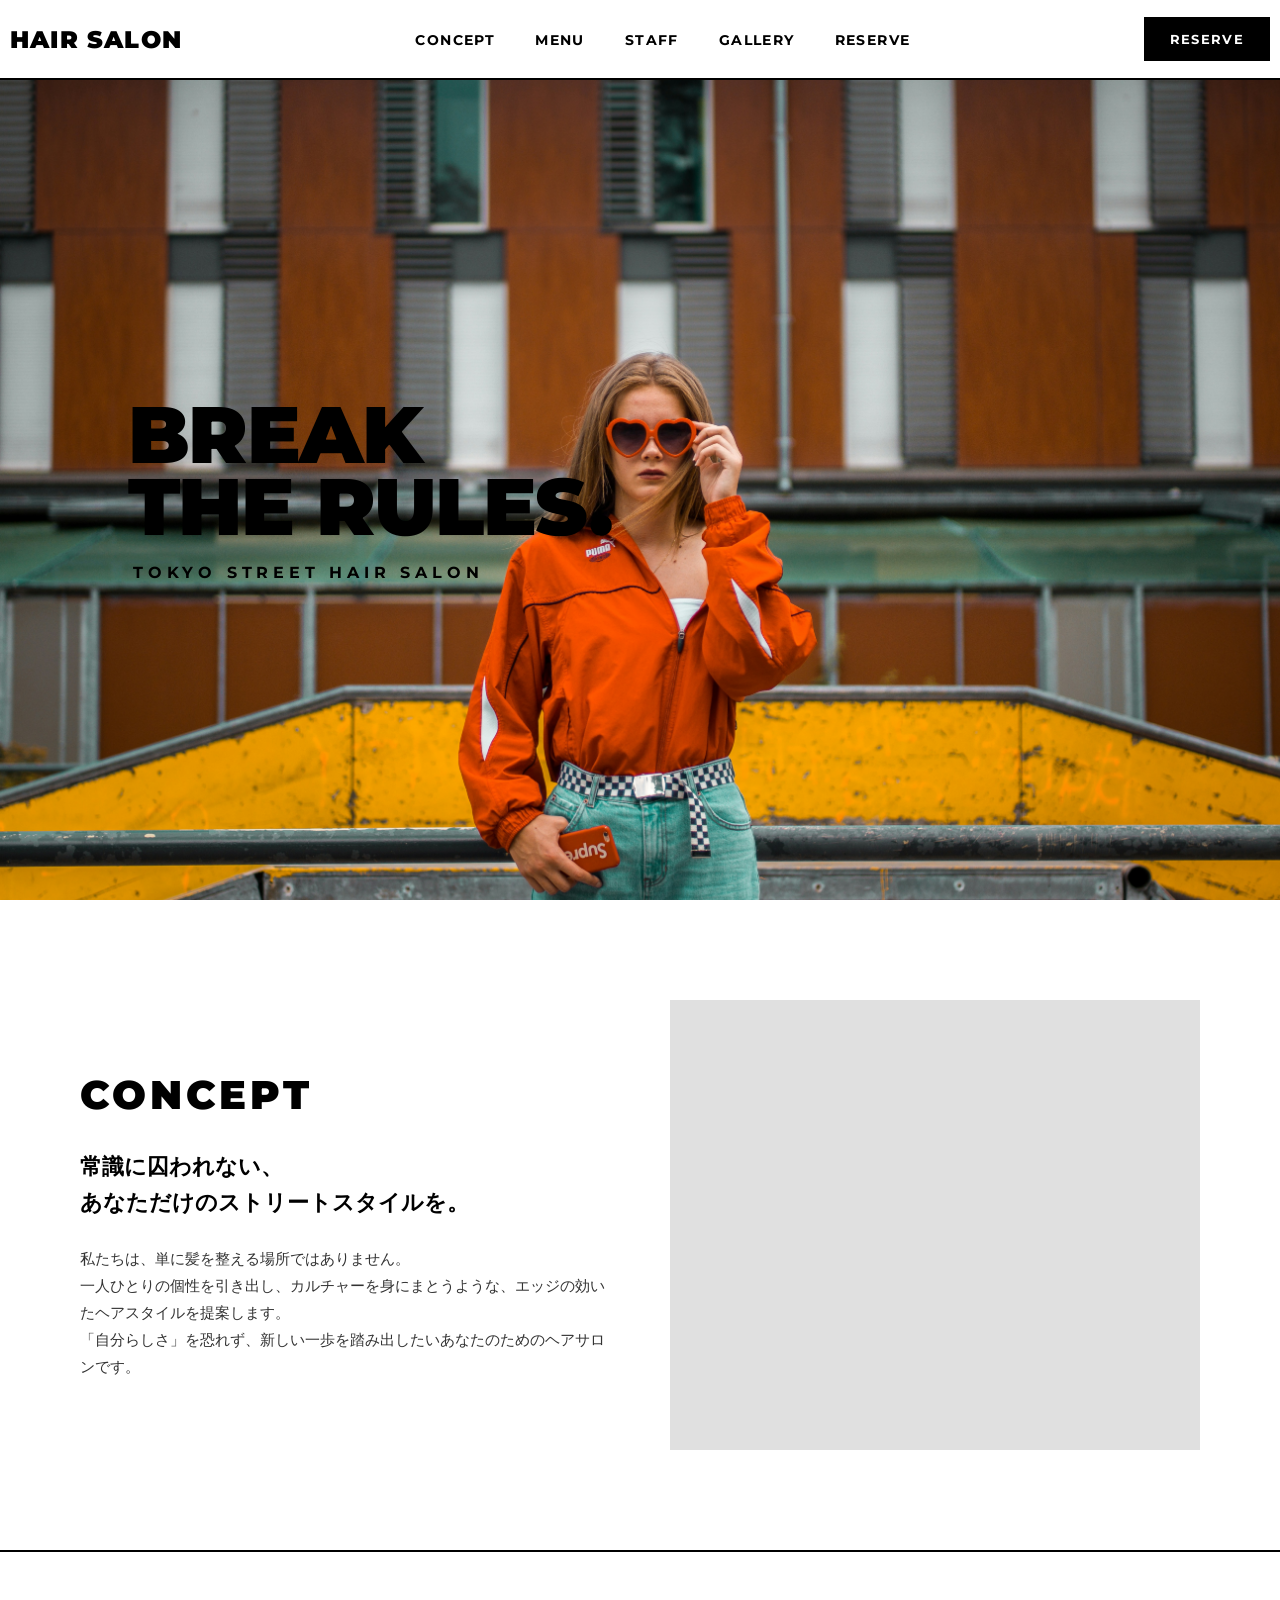
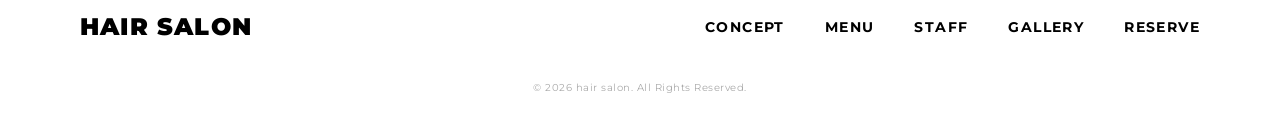
==== index.html @ 58cbacfb "Add files via upload" ====
<!DOCTYPE html>
<html lang="ja">
<head>
  <meta charset="UTF-8">
  <meta name="viewport" content="width=device-width, initial-scale=1.0">
  <title>hair salon</title>
  <link rel="preconnect" href="https://fonts.googleapis.com">
  <link rel="preconnect" href="https://fonts.gstatic.com" crossorigin>
  <link href="https://fonts.googleapis.com/css2?family=Montserrat:wght@400;700;900&display=swap" rel="stylesheet">
  <link rel="stylesheet" href="style.css/style.css">
</head>
<body>

  <header class="header">
    <div class="header-logo">
      <a href="index.html">hair salon</a> </div>
    
    <nav class="header-nav">
      <ul>
        <li><a href="index.html#concept">CONCEPT</a></li>
        <li><a href="menu.html">MENU</a></li>          
        <li><a href="staff.html">STAFF</a></li>
        <li><a href="gallery.html">GALLERY</a></li>
        <li><a href="reserve.html">RESERVE</a></li>
      </ul>
    </nav>

    <div class="header-btn">
      <a href="contact.html" class="btn-reserve">RESERVE</a>
    </div>
  </header>

  <main>
    
    <section class="main-visual">
      <div class="mv-container">
        <img src="images/main.jpg" alt="hair salon main visual" class="mv-image">
        
        <div class="mv-text-content">
          <h1 class="mv-title">BREAK<br>THE RULES.</h1>
          <p class="mv-subtitle">TOKYO STREET HAIR SALON</p>
        </div>
      </div>
    </section>

    <section id="concept" class="concept">
      <div class="concept-container">
        
        <div class="concept-text">
          <h2 class="concept-title">CONCEPT</h2>
          <p class="concept-lead">常識に囚われない、<br>あなただけのストリートスタイルを。</p>
          <p class="concept-description">
            私たちは、単に髪を整える場所ではありません。<br>
            一人ひとりの個性を引き出し、カルチャーを身にまとうような、エッジの効いたヘアスタイルを提案します。<br>
            「自分らしさ」を恐れず、新しい一歩を踏み出したいあなたのためのヘアサロンです。
          </p>
        </div>

        <div class="concept-image-box">
          <div class="concept-dummy-image"></div>
        </div>

      </div>
    </section>
  
  </main>
  <footer class="footer">
    <div class="footer-container">
      <div class="footer-logo">
        <a href="index.html">hair salon</a>
      </div>
      <nav class="footer-nav">
        <ul>
          <li><a href="index.html#concept">CONCEPT</a></li>
          <li><a href="menu.html">MENU</a></li>
          <li><a href="staff.html">STAFF</a></li>
          <li><a href="gallery.html">GALLERY</a></li>
          <li><a href="reserve.html">RESERVE</a></li>
        </ul>
      </nav>
    </div>
    <p class="footer-copy">&copy; 2026 hair salon. All Rights Reserved.</p>
  </footer>
</body>
</html>
---- style.css/style.css ----
@charset "UTF-8";

*, *::before, *::after {
  margin: 0;
  padding: 0;
  box-sizing: border-box;
}

body {
  font-family: 'Montserrat', "Helvetica Neue", Arial, sans-serif;
  background-color: #ffffff;
  color: #000000;
}

a {
  text-decoration: none;
  color: inherit;
}

ul {
  list-style: none;
}

.header {
  display: flex;
  justify-content: space-between;
  align-items: center;
  height: 80px;
  padding: 0 10px;
  background-color: #ffffff;
  border-bottom: 2px solid #000000; 
}

.header-logo a {
  font-size: 24px;
  font-weight: 900;
  text-transform: uppercase;
  letter-spacing: 0.05em;
}

.header-nav ul {
  display: flex;
  gap: 40px;
}

.header-nav a {
  font-size: 14px;
  font-weight: 700;
  letter-spacing: 0.1em;
  transition: color 0.3s;
}

.header-nav a:hover {
  color: #777777; 
}

.btn-reserve {
  display: inline-block;
  background-color: #000000;
  color: #ffffff;
  padding: 12px 24px;
  font-size: 13px;
  font-weight: 700;
  letter-spacing: 0.1em;
  border: 2px solid #000000;
  transition: all 0.3s;
}

.btn-reserve:hover {
  background-color: #ffffff;
  color: #000000;
}

.main-visual {
  width: 100%;
  height: calc(100vh - 80px);
  overflow: hidden;
  position: relative;
}

.mv-container {
  width: 100%;
  height: 100%;
}

.mv-image {
  width: 100%;
  height: 100%;
  object-fit: cover;
  background-color: #f0f0f0;
}

.mv-text-content {
  position: absolute;
  top: 50%;
  left: 10%;
  transform: translateY(-50%);
  color: #000000;
}

.mv-title {
  font-size: 80px;
  font-weight: 900;
  line-height: 0.9;
  letter-spacing: -0.02em;
  margin-bottom: 20px;
  text-transform: uppercase;
}

.mv-subtitle {
  font-size: 16px;
  font-weight: 700;
  letter-spacing: 0.3em;
  padding-left: 5px;
}

.concept {
  padding: 100px 0;
  background-color: #ffffff;
}

.concept-container {
  max-width: 1200px;
  margin: 0 auto;
  padding: 0 40px;
  display: flex;
  justify-content: space-between;
  align-items: center;
  gap: 60px;
}

.concept-text {
  flex: 1;
}

.concept-title {
  font-family: 'Montserrat', sans-serif;
  font-size: 40px;
  font-weight: 900;
  letter-spacing: 0.1em;
  margin-bottom: 30px;
}

.concept-lead {
  font-size: 22px;
  font-weight: 700;
  line-height: 1.6;
  margin-bottom: 25px;
}

.concept-description {
  font-size: 15px;
  color: #333333;
  line-height: 1.8;
}

.concept-image-box {
  flex: 1;
}

.concept-dummy-image {
  width: 100%;
  height: 450px;
  background-color: #e0e0e0;
}

.menu-page {
  padding: 100px 0;
  background-color: #111111; 
  color: #ffffff;            
}

.menu-heading {
  font-family: 'Montserrat', sans-serif;
  font-size: 50px;
  font-weight: 900;
  letter-spacing: 0.15em;
  text-align: center;
  margin-bottom: 80px;
  text-transform: uppercase;
  position: relative;
}

.menu-heading::after {
  content: "";
  position: absolute;
  bottom: -15px;
  left: 50%;
  transform: translateX(-50%);
  width: 60px;
  height: 4px;
  background-color: #ffdf00; 
}

.menu-lists {
  max-width: 1200px;
  margin: 0 auto;
  padding: 0 40px;
  display: flex;
  justify-content: space-between;
  gap: 80px;
}

.menu-group {
  flex: 1;
  display: flex;
  flex-direction: column;
  gap: 40px;
}

.menu-item {
  display: flex;
  align-items: baseline;
  justify-content: space-between;
  transition: all 0.3s;
}

.menu-item:hover {
  color: #ffdf00;
  transform: translateX(5px);
}

.menu-name {
  font-size: 18px;
  font-weight: 700;
  letter-spacing: 0.05em;
  white-space: nowrap;
}

.menu-name small {
  font-size: 11px;
  color: #aaaaaa;
  font-weight: 400;
  margin-left: 8px;
}

.menu-line {
  flex: 1;
  border-bottom: 2px dashed #333333; 
  margin: 0 20px;
  position: relative;
  top: -4px;
}

.menu-item:hover .menu-line {
  border-bottom-color: #ffdf00; 
}

.menu-price {
  font-family: 'Montserrat', sans-serif;
  font-size: 18px;
  font-weight: 900;
  white-space: nowrap;
}

.menu-access {
  background-color: #111111; 
  color: #ffffff;
  padding: 100px 0 120px;
  border-top: 1px solid #222222; 
}

.menu-access-container {
  max-width: 1200px;
  margin: 0 auto;
  padding: 0 40px;
  display: flex;
  justify-content: space-between;
  align-items: center;
  gap: 80px; 
}

.menu-access-info {
  flex: 1;
}

.menu-access-heading {
  font-family: 'Montserrat', sans-serif;
  font-size: 40px;
  font-weight: 900;
  letter-spacing: 0.1em;
  margin-bottom: 30px;
}

.shop-address {
  font-size: 16px;
  line-height: 1.8;
  letter-spacing: 0.05em;
  margin-bottom: 40px;
}

.shop-details p {
  font-size: 14px;
  margin-bottom: 12px;
  letter-spacing: 0.05em;
}

.shop-details p span {
  font-family: 'Montserrat', sans-serif;
  font-weight: 700;
  color: #aaaaaa;
  display: inline-block;
  width: 80px; 
}

.menu-access-map-box {
  flex: 1;
  height: 400px; 
  background-color: #222222; 
}

.menu-map-dummy {
  width: 100%;
  height: 100%;
  display: flex;
  justify-content: center;
  align-items: center;
}

.map-dummy-text {
  font-family: 'Montserrat', sans-serif;
  font-size: 13px;
  font-weight: 700;
  letter-spacing: 0.2em;
  color: #555555;
}

.staff-page {
  background-color: #ffffff;
  color: #000000;
}

.staff-hero {
  width: 100%;
  height: 400px;            
  background-color: #f0f0f0; 
  overflow: hidden;
}

.shop-dummy-image {
  width: 100%;
  height: 100%;
  display: flex;
  justify-content: center;
  align-items: center;
}

.shop-image-text {
  font-family: 'Montserrat', sans-serif;
  font-size: 14px;
  font-weight: 700;
  letter-spacing: 0.2em;
  color: #999999;
}

.staff-list-section {
  padding: 80px 0 100px;
}

.staff-heading {
  font-family: 'Montserrat', sans-serif;
  font-size: 40px;
  font-weight: 900;
  letter-spacing: 0.1em;
  text-align: center;
  margin-bottom: 60px;
  text-transform: uppercase;
}

.staff-container {
  max-width: 1000px;       
  margin: 0 auto;
  padding: 0 40px;
  display: flex;
  justify-content: center;  
  gap: 80px;               
}

.staff-card {
  flex: 1;
  max-width: 380px;        
  text-align: center;      
}

.staff-avatar-box {
  width: 100%;
  height: 380px;           
  background-color: #e0e0e0;
  margin-bottom: 25px;     
}

.staff-avatar-dummy {
  width: 100%;
  height: 100%;
}

.staff-post {
  font-family: 'Montserrat', sans-serif;
  font-size: 11px;
  font-weight: 700;
  letter-spacing: 0.15em;
  color: #777777;
  margin-bottom: 5px;
}

.staff-name {
  font-family: 'Montserrat', sans-serif;
  font-size: 24px;
  font-weight: 900;
  letter-spacing: 0.05em;
  margin-bottom: 15px;     
}

.staff-text {
  font-size: 14px;
  color: #333333;
  line-height: 1.7;
  text-align: left;        
}

.footer {
  background-color: #ffffff;
  border-top: 2px solid #000000; 
  padding: 60px 0 30px;
}

.footer-container {
  max-width: 1200px;
  margin: 0 auto;
  padding: 0 40px;
  display: flex;
  justify-content: space-between; 
  align-items: center;
  margin-bottom: 40px;
}

.footer-logo a {
  font-size: 24px;
  font-weight: 900;
  text-transform: uppercase;
  letter-spacing: 0.05em;
}

.footer-nav ul {
  display: flex;
  gap: 40px;
}

.footer-nav a {
  font-size: 14px;
  font-weight: 700;
  letter-spacing: 0.1em;
  transition: color 0.3s;
}

.footer-nav a:hover {
  color: #777777;
}

.footer-copy {
  font-family: 'Montserrat', sans-serif;
  font-size: 10px;
  letter-spacing: 0.05em;
  color: #aaaaaa;
  text-align: center;
}
/* ==========================================
   GALLERY PAGE
========================================== */
.gallery-page {
  padding: 100px 0;
  background-color: #ffffff; /* ストリートな写真を引き立てる白背景 */
}

.gallery-container {
  max-width: 1200px;
  margin: 0 auto;
  padding: 0 40px;
}

.gallery-heading {
  font-family: 'Montserrat', sans-serif;
  font-size: 50px;
  font-weight: 900;
  letter-spacing: 0.15em;
  text-align: center;
  margin-bottom: 80px;
  text-transform: uppercase;
}

/* 4つの正方形を横並びにする */
.gallery-grid {
  display: flex;
  gap: 20px;
}

.gallery-item-box {
  flex: 1;
  aspect-ratio: 1 / 1; /* 完璧な正方形を維持 */
  background-color: #f0f0f0; /* 写真が入る前のダミーグレー */
  display: flex;
  justify-content: center;
  align-items: center;
  font-family: 'Montserrat', sans-serif;
  font-weight: 700;
  color: #bbbbbb;
  transition: all 0.3s ease;
  cursor: pointer;
}

/* マウスホバーで少し浮き上がり、中身を黒文字に */
.gallery-item-box:hover {
  transform: translateY(-5px);
  background-color: #e5e5e5;
  color: #000000;
}
/* ==========================================
   RESERVE PAGE
========================================== */
.flow-section {
  padding: 100px 0 120px;
  background-color: #ffffff;
}

.flow-container {
  max-width: 1200px;
  margin: 0 auto;
  padding: 0 40px;
}

.flow-heading {
  font-family: 'Montserrat', sans-serif;
  font-size: 50px;
  font-weight: 900;
  letter-spacing: 0.15em;
  text-align: center;
  margin-bottom: 80px;
  text-transform: uppercase;
}

/* 3つのステップを横並びにする */
.flow-steps {
  display: flex;
  gap: 40px;
}

/* パキッとした太めの黒枠でストリート感を出すカード */
.flow-card {
  flex: 1;
  background-color: #ffffff;
  border: 2px solid #000000;
  padding: 40px 30px;
  position: relative;
  transition: all 0.3s ease;
}

/* マウスを乗せたら背景を黒にして、文字を白く反転させる渋い演出 */
.flow-card:hover {
  background-color: #000000;
  color: #ffffff;
}

/* カードの右上に大きく配置するステップ番号（01, 02, 03） */
.flow-num {
  font-family: 'Montserrat', sans-serif;
  font-size: 48px;
  font-weight: 900;
  color: #e5e5e5;
  position: absolute;
  top: -10px;
  right: 20px;
  transition: color 0.3s ease;
}

/* ホバー時に番号のグレーを少し暗くして馴染ませる */
.flow-card:hover .flow-num {
  color: #333333;
}

.flow-card h3 {
  font-family: 'Montserrat', sans-serif;
  font-size: 18px;
  font-weight: 900;
  margin-bottom: 15px;
  letter-spacing: 0.05em;
}

.flow-card p {
  font-size: 14px;
  color: #333333;
  line-height: 1.7;
  transition: color 0.3s ease;
}

/* ホバー時に説明文の文字色も白くする */
.flow-card:hover p {
  color: #eeeeee;
}
/* ==========================================
   CONTACT (RESERVE FORM) PAGE
========================================== */
.contact-page {
  padding: 100px 0 120px;
  background-color: #ffffff;
}

.contact-container {
  max-width: 600px; /* フォームが横に広がりすぎないようにタイトに絞る */
  margin: 0 auto;
  padding: 0 20px;
}

.contact-heading {
  font-family: 'Montserrat', sans-serif;
  font-size: 50px;
  font-weight: 900;
  letter-spacing: 0.15em;
  text-align: center;
  margin-bottom: 60px;
  text-transform: uppercase;
}

.contact-form {
  display: flex;
  flex-direction: column;
  gap: 35px; /* 入力項目ごとのすき間 */
}

/* 各入力項目の縦並びセット */
.form-group {
  display: flex;
  flex-direction: column;
  gap: 10px;
}

/* 項目名（NAME, TELなど） */
.form-group label {
  font-family: 'Montserrat', sans-serif;
  font-size: 14px;
  font-weight: 900;
  letter-spacing: 0.1em;
}

/* 入力欄（テキスト、電話番号、日付）とセレクトボックスの共通設定 */
.form-group input[type="text"],
.form-group input[type="tel"],
.form-group input[type="datetime-local"],
.form-group select {
  width: 100%;
  height: 55px;
  padding: 0 15px;
  font-size: 15px;
  border: 2px solid #000000; /* ストリート感のある太い黒枠 */
  border-radius: 0; /* 丸みを完全に消してシャープに */
  background-color: #ffffff;
  font-family: inherit;
  outline: none;
  transition: all 0.3s ease;
}

/* 入力欄をクリック（フォーカス）した時に、背景を薄いグレーにして「選択中」を際立たせる */
.form-group input:focus,
.form-group select:focus {
  background-color: #f5f5f5;
  box-shadow: 4px 4px 0px #000000; /* 右下にパキッとした影を出す */
}

/* 送信ボタンのボックス */
.form-submit-box {
  margin-top: 20px;
  text-align: center;
}

/* 送信ボタン本体 */
.form-submit-btn {
  display: inline-block;
  width: 100%; /* 横幅いっぱいの力強いボタン */
  height: 60px;
  background-color: #000000;
  color: #ffffff;
  border: 2px solid #000000;
  font-family: 'Montserrat', sans-serif;
  font-size: 16px;
  font-weight: 900;
  letter-spacing: 0.2em;
  cursor: pointer;
  transition: all 0.3s ease;
}

/* ボタンホバーで白黒反転 */
.form-submit-btn:hover {
  background-color: #ffffff;
  color: #000000;
}

@media (max-width: 768px) {
  .header {
    padding: 0 15px; 
  }
  
  .header-nav ul {
    gap: 20px;
  }

  .mv-title {
    font-size: 48px;
  }

  .mv-subtitle {
    font-size: 12px;
    letter-spacing: 0.2em;
  }

  .mv-image {
    object-position: center center;
  }

  .mv-text-content {
    left: 20px;
  }

  .concept {
    padding: 40px 0;
  }

  .concept-container {
    gap: 20px;
    padding: 0 15px;
  }

  .concept-title {
    font-size: 24px;
    margin-bottom: 15px;
  }

  .concept-lead {
    font-size: 15px;
    margin-bottom: 15px;
  }

  .concept-description {
    font-size: 12px;
    line-height: 1.6;
  }

  .concept-dummy-image {
    height: 300px;
  }

  .menu-page {
    padding: 60px 0;
    background-color: #111111; 
  }

  .menu-heading {
    font-size: 32px;
    margin-bottom: 40px;
  }

  .menu-lists {
    flex-direction: column;  
    gap: 40px;
    padding: 0 20px;
  }

  .menu-group {
    gap: 25px;
  }

  .menu-item {
    font-size: 14px; 
  }

  .menu-name {
    font-size: 14px;
  }

  .menu-price {
    font-size: 14px;
  }

  .menu-access {
    padding: 60px 0;
  }

  .menu-access-container {
    flex-direction: column; 
    gap: 40px;
    padding: 0 20px;
  }

  .menu-access-heading {
    font-size: 32px;
    text-align: center;
  }

  .shop-address, .shop-details {
    text-align: center; 
  }
  
  .shop-details p span {
    display: block; 
    width: 100%;
    margin-bottom: 4px;
  }

  .menu-access-map-box {
    width: 100%;
    height: 300px; 
  }

  .staff-hero {
    height: 250px;          
  }

  .staff-list-section {
    padding: 40px 0 60px;
  }

  .staff-heading {
    font-size: 32px;
    margin-bottom: 40px;
  }

  .staff-container {
    flex-direction: column; 
    align-items: center;
    gap: 50px;
    padding: 0 20px;
  }

  .staff-card {
    max-width: 100%;
  }

  .staff-avatar-box {
    height: 300px;          
  }

  .footer {
    padding: 40px 0 20px;
  }

  .footer-container {
    flex-direction: column; 
    gap: 30px;
    text-align: center;
  }

  .footer-nav ul {
    flex-direction: column; 
    gap: 15px;
  }
  /* GALLERY PAGE (SP) */
  .gallery-page {
    padding: 60px 0;
  }

  .gallery-heading {
    font-size: 32px;
    margin-bottom: 40px;
  }

  .gallery-grid {
    flex-direction: column; /* スマホでは縦並びに切り替え */
    gap: 15px;
    padding: 0 20px;
  }
  /* RESERVE PAGE (SP) */
  .flow-section {
    padding: 60px 0;
  }

  .flow-heading {
    font-size: 32px;
    margin-bottom: 40px;
  }

  .flow-steps {
    flex-direction: column; /* スマホでは縦並びに切り替え */
    gap: 30px;
    padding: 0 20px;
  }

  .flow-card {
    padding: 30px 20px;
  }

  .flow-num {
    font-size: 36px;
    top: -5px;
    right: 15px;
  }
  /* CONTACT PAGE (SP) */
  .contact-page {
    padding: 60px 0;
  }

  .contact-heading {
    font-size: 32px;
    margin-bottom: 40px;
  }

  .contact-form {
    gap: 25px;
  }

  .form-group input[type="text"],
  .form-group input[type="tel"],
  .form-group input[type="datetime-local"],
  .form-group select {
    height: 50px;
    font-size: 14px;
  }

  .form-submit-btn {
    height: 55px;
    font-size: 14px;
  }
}
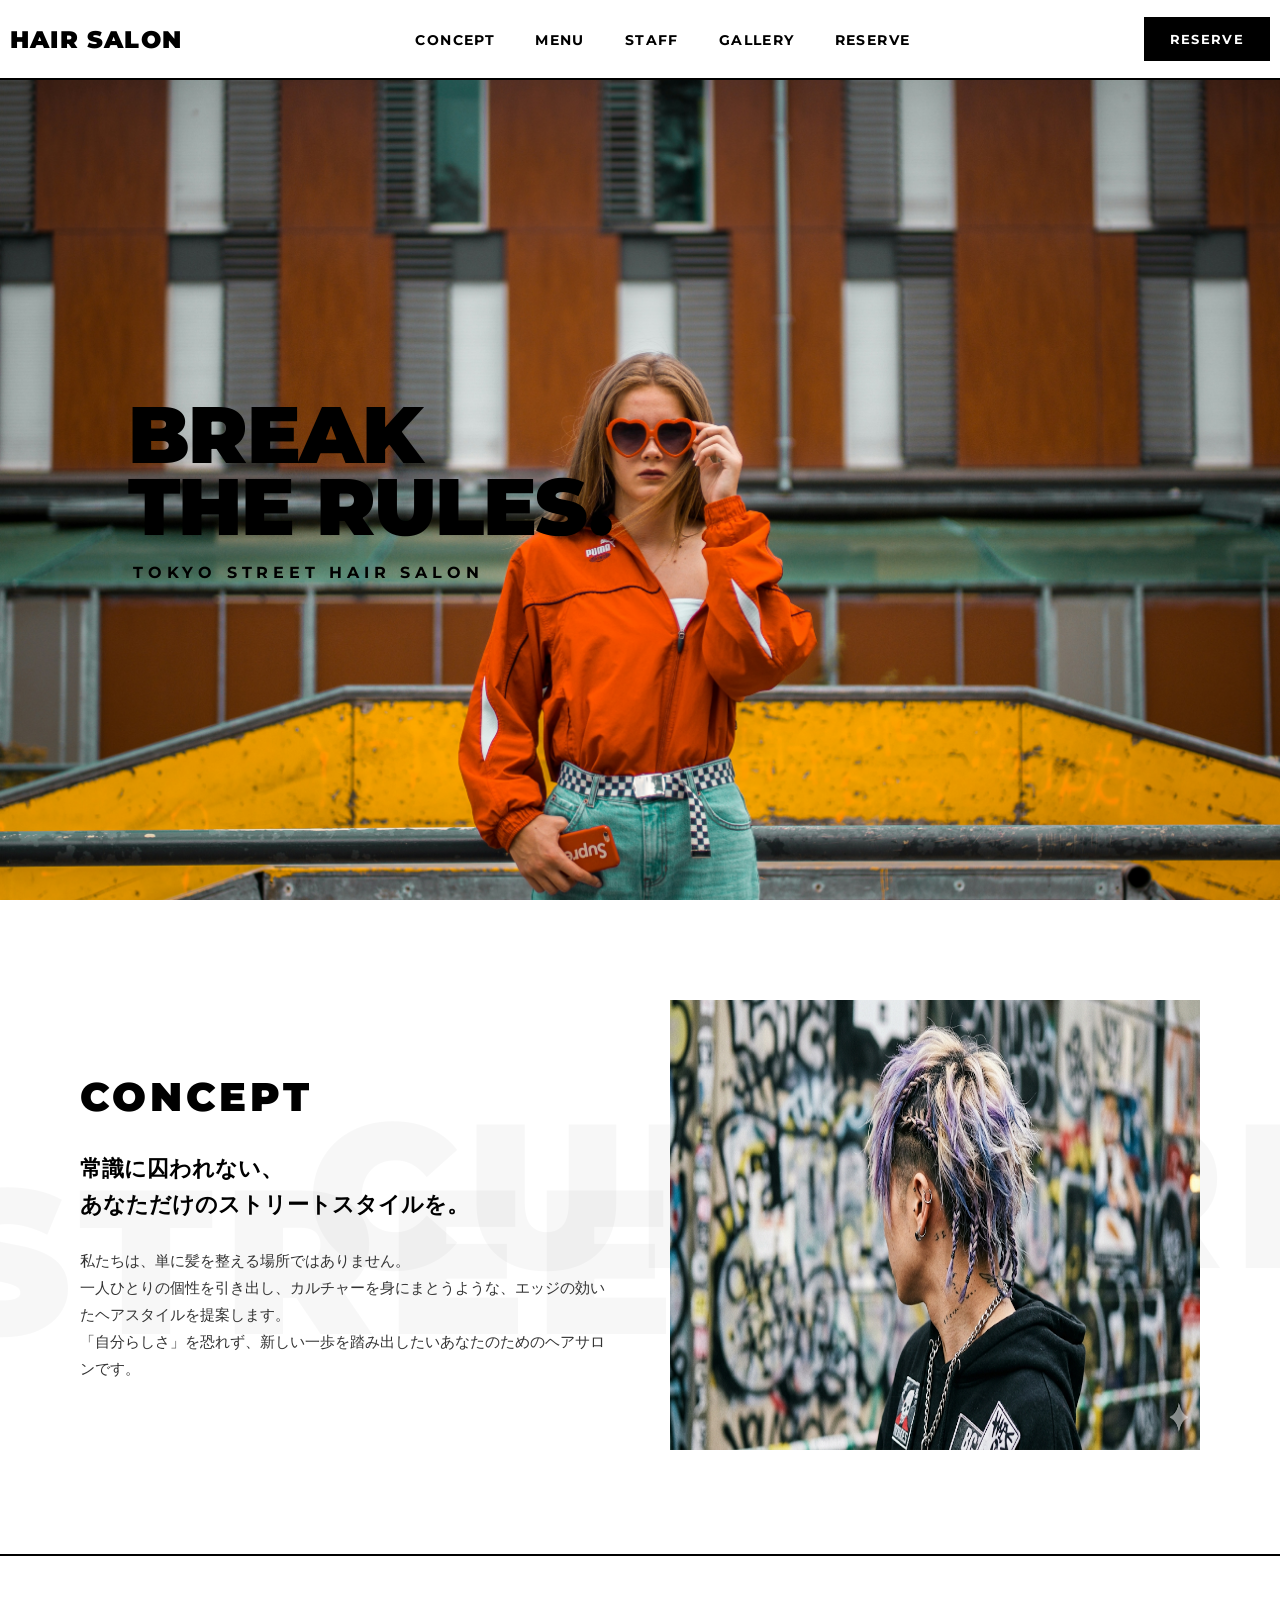
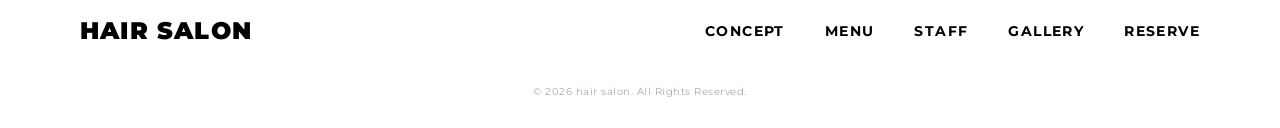
==== commit 2657c9da: "Update index.html" ====
--- a/index.html
+++ b/index.html
@@ -57,7 +57,7 @@
         </div>
 
         <div class="concept-image-box">
-          <div class="concept-dummy-image"></div>
+          <img src="images/concept.jpg" alt="ストリートヘアスタイル" class="concept-dummy-image">
         </div>
 
       </div>
@@ -82,4 +82,4 @@
     <p class="footer-copy">&copy; 2026 hair salon. All Rights Reserved.</p>
   </footer>
 </body>
-</html>+</html>
--- a/style.css/style.css
+++ b/style.css/style.css
@@ -8,8 +8,12 @@
 
 body {
   font-family: 'Montserrat', "Helvetica Neue", Arial, sans-serif;
-  background-color: #ffffff;
+  background-image: url('../images/bg-concrete.png'); /* フォルダの中から外に出る「../」が正解です！ */
+  background-size: cover;       /* 画面全体にフィット */
+  background-attachment: fixed;  /* スクロールしても背景を固定 */
+  background-position: center;   /* 中央寄り */
   color: #000000;
+  overflow-x: hidden;           /* 巨大文字が横にはみ出てスクロールバーが出るのを防ぐ */
 }
 
 a {
@@ -87,7 +91,7 @@
   width: 100%;
   height: 100%;
   object-fit: cover;
-  background-color: #f0f0f0;
+  background-color: transparent; /* 透明にしてコンクリートを透かします */
 }
 
 .mv-text-content {
@@ -116,7 +120,7 @@
 
 .concept {
   padding: 100px 0;
-  background-color: #ffffff;
+  background-color: transparent; /* 白(#ffffff)を消して、完全に透明にしました */
 }
 
 .concept-container {
@@ -373,7 +377,7 @@
   padding: 0 40px;
   display: flex;
   justify-content: center;  
-  gap: 80px;               
+  gap: 80px;                
 }
 
 .staff-card {
@@ -469,7 +473,7 @@
 ========================================== */
 .gallery-page {
   padding: 100px 0;
-  background-color: #ffffff; /* ストリートな写真を引き立てる白背景 */
+  background-color: #ffffff;
 }
 
 .gallery-container {
@@ -488,7 +492,6 @@
   text-transform: uppercase;
 }
 
-/* 4つの正方形を横並びにする */
 .gallery-grid {
   display: flex;
   gap: 20px;
@@ -496,8 +499,8 @@
 
 .gallery-item-box {
   flex: 1;
-  aspect-ratio: 1 / 1; /* 完璧な正方形を維持 */
-  background-color: #f0f0f0; /* 写真が入る前のダミーグレー */
+  aspect-ratio: 1 / 1;
+  background-color: #f0f0f0;
   display: flex;
   justify-content: center;
   align-items: center;
@@ -508,7 +511,6 @@
   cursor: pointer;
 }
 
-/* マウスホバーで少し浮き上がり、中身を黒文字に */
 .gallery-item-box:hover {
   transform: translateY(-5px);
   background-color: #e5e5e5;
@@ -538,13 +540,11 @@
   text-transform: uppercase;
 }
 
-/* 3つのステップを横並びにする */
 .flow-steps {
   display: flex;
   gap: 40px;
 }
 
-/* パキッとした太めの黒枠でストリート感を出すカード */
 .flow-card {
   flex: 1;
   background-color: #ffffff;
@@ -554,13 +554,11 @@
   transition: all 0.3s ease;
 }
 
-/* マウスを乗せたら背景を黒にして、文字を白く反転させる渋い演出 */
 .flow-card:hover {
   background-color: #000000;
   color: #ffffff;
 }
 
-/* カードの右上に大きく配置するステップ番号（01, 02, 03） */
 .flow-num {
   font-family: 'Montserrat', sans-serif;
   font-size: 48px;
@@ -572,7 +570,6 @@
   transition: color 0.3s ease;
 }
 
-/* ホバー時に番号のグレーを少し暗くして馴染ませる */
 .flow-card:hover .flow-num {
   color: #333333;
 }
@@ -592,7 +589,6 @@
   transition: color 0.3s ease;
 }
 
-/* ホバー時に説明文の文字色も白くする */
 .flow-card:hover p {
   color: #eeeeee;
 }
@@ -605,7 +601,7 @@
 }
 
 .contact-container {
-  max-width: 600px; /* フォームが横に広がりすぎないようにタイトに絞る */
+  max-width: 600px;
   margin: 0 auto;
   padding: 0 20px;
 }
@@ -623,17 +619,15 @@
 .contact-form {
   display: flex;
   flex-direction: column;
-  gap: 35px; /* 入力項目ごとのすき間 */
-}
-
-/* 各入力項目の縦並びセット */
+  gap: 35px;
+}
+
 .form-group {
   display: flex;
   flex-direction: column;
   gap: 10px;
 }
 
-/* 項目名（NAME, TELなど） */
 .form-group label {
   font-family: 'Montserrat', sans-serif;
   font-size: 14px;
@@ -641,7 +635,6 @@
   letter-spacing: 0.1em;
 }
 
-/* 入力欄（テキスト、電話番号、日付）とセレクトボックスの共通設定 */
 .form-group input[type="text"],
 .form-group input[type="tel"],
 .form-group input[type="datetime-local"],
@@ -650,31 +643,28 @@
   height: 55px;
   padding: 0 15px;
   font-size: 15px;
-  border: 2px solid #000000; /* ストリート感のある太い黒枠 */
-  border-radius: 0; /* 丸みを完全に消してシャープに */
+  border: 2px solid #000000;
+  border-radius: 0;
   background-color: #ffffff;
   font-family: inherit;
   outline: none;
   transition: all 0.3s ease;
 }
 
-/* 入力欄をクリック（フォーカス）した時に、背景を薄いグレーにして「選択中」を際立たせる */
 .form-group input:focus,
 .form-group select:focus {
   background-color: #f5f5f5;
-  box-shadow: 4px 4px 0px #000000; /* 右下にパキッとした影を出す */
-}
-
-/* 送信ボタンのボックス */
+  box-shadow: 4px 4px 0px #000000;
+}
+
 .form-submit-box {
   margin-top: 20px;
   text-align: center;
 }
 
-/* 送信ボタン本体 */
 .form-submit-btn {
   display: inline-block;
-  width: 100%; /* 横幅いっぱいの力強いボタン */
+  width: 100%;
   height: 60px;
   background-color: #000000;
   color: #ffffff;
@@ -687,7 +677,6 @@
   transition: all 0.3s ease;
 }
 
-/* ボタンホバーで白黒反転 */
 .form-submit-btn:hover {
   background-color: #ffffff;
   color: #000000;
@@ -851,7 +840,7 @@
     flex-direction: column; 
     gap: 15px;
   }
-  /* GALLERY PAGE (SP) */
+  
   .gallery-page {
     padding: 60px 0;
   }
@@ -862,11 +851,11 @@
   }
 
   .gallery-grid {
-    flex-direction: column; /* スマホでは縦並びに切り替え */
+    flex-direction: column;
     gap: 15px;
     padding: 0 20px;
   }
-  /* RESERVE PAGE (SP) */
+  
   .flow-section {
     padding: 60px 0;
   }
@@ -877,7 +866,7 @@
   }
 
   .flow-steps {
-    flex-direction: column; /* スマホでは縦並びに切り替え */
+    flex-direction: column;
     gap: 30px;
     padding: 0 20px;
   }
@@ -891,7 +880,7 @@
     top: -5px;
     right: 15px;
   }
-  /* CONTACT PAGE (SP) */
+  
   .contact-page {
     padding: 60px 0;
   }
@@ -917,4 +906,54 @@
     height: 55px;
     font-size: 14px;
   }
-}+}
+
+/* ==========================================
+   BACKGROUND BIG TEXT (左右の余白埋め)
+========================================== */
+.concept {
+  position: relative; 
+  background-color: transparent !important; 
+  overflow: hidden; 
+}
+
+.concept::before {
+  content: "STREET";
+  position: absolute;
+  top: 55%;
+  left: -5%;
+  transform: translateY(-50%);
+  font-family: 'Montserrat', sans-serif;
+  font-size: 16vw; 
+  font-weight: 900;
+  color: rgba(0, 0, 0, 0.03); 
+  letter-spacing: 0.05em;
+  z-index: 0; 
+  pointer-events: none; 
+}
+
+.concept::after {
+  content: "CULTURE";
+  position: absolute;
+  top: 45%;
+  right: -8%;
+  transform: translateY(-50%);
+  font-family: 'Montserrat', sans-serif;
+  font-size: 16vw;
+  font-weight: 900;
+  color: rgba(0, 0, 0, 0.03);
+  letter-spacing: 0.05em;
+  z-index: 0;
+  pointer-events: none;
+}
+
+.concept-text, .concept-image-box {
+  position: relative;
+  z-index: 1;
+}
+
+@media (max-width: 768px) {
+  .concept::before, .concept::after {
+    display: none;
+  }
+}
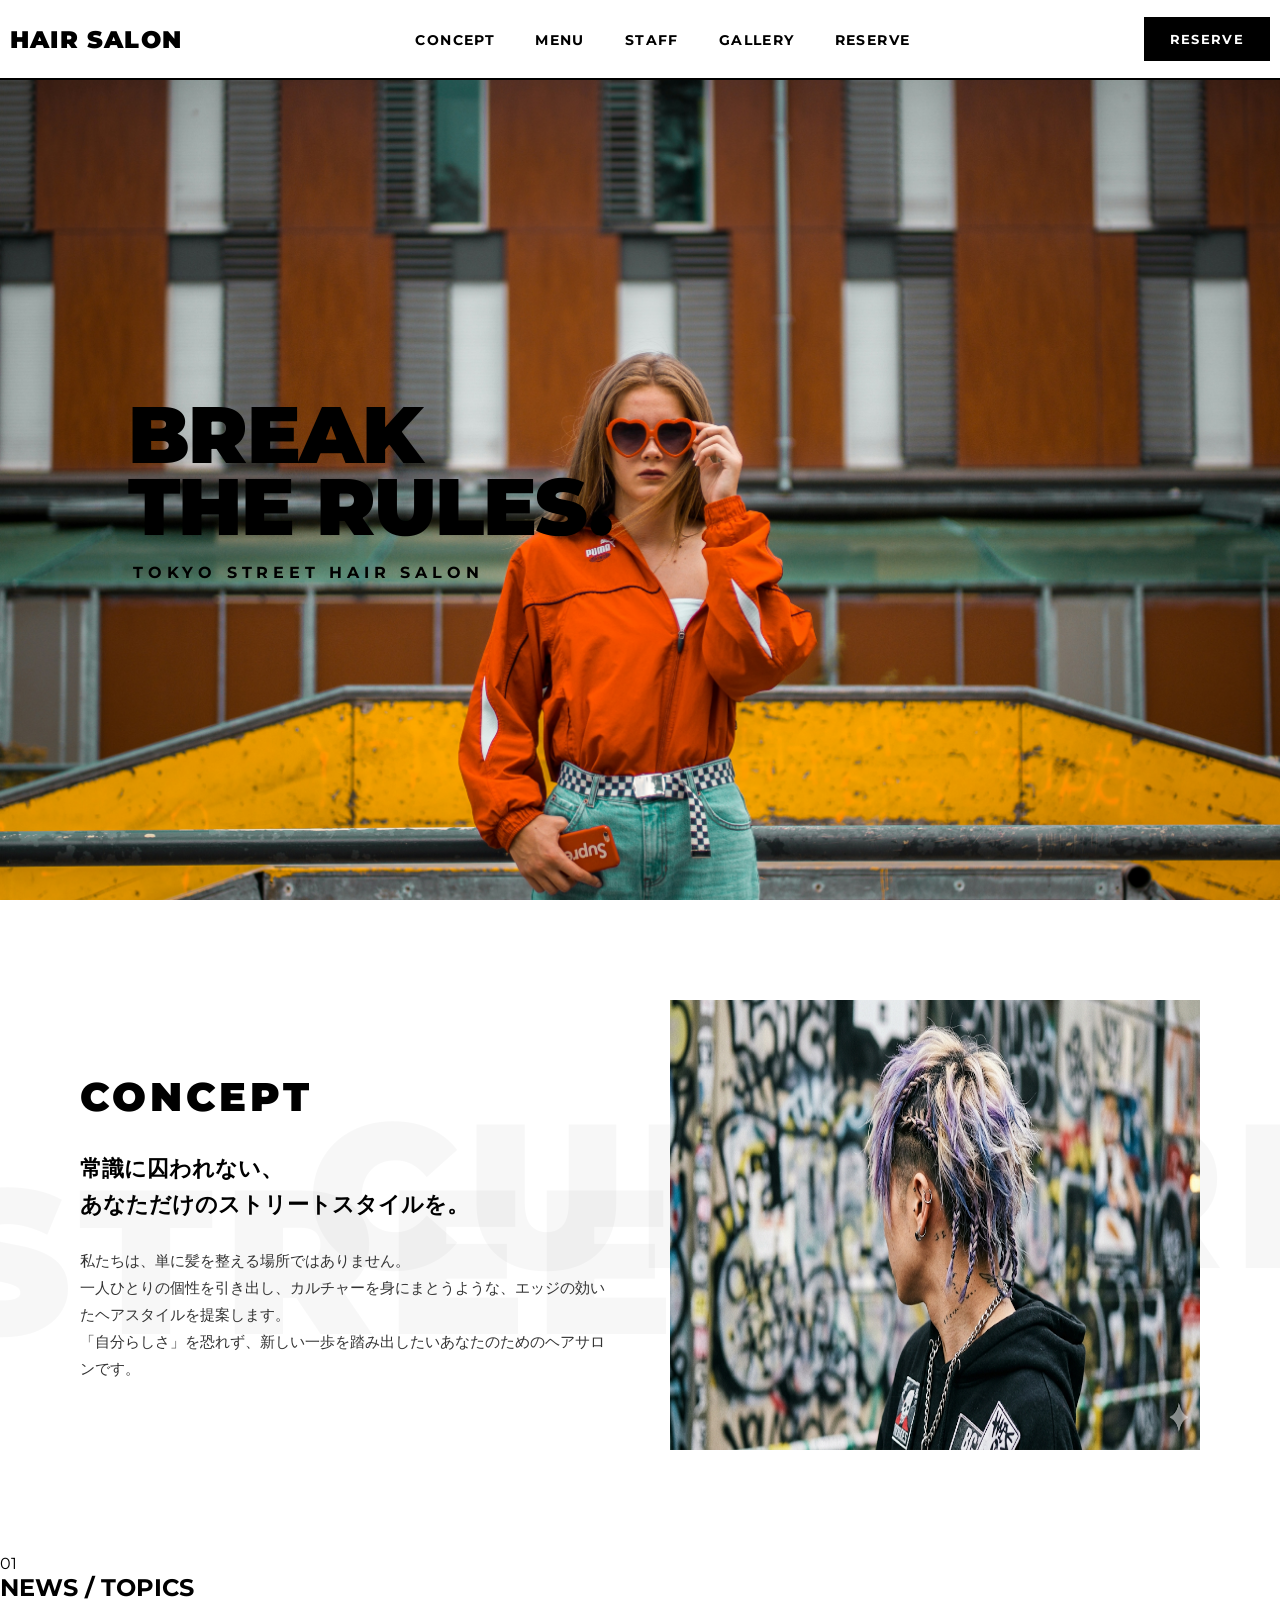
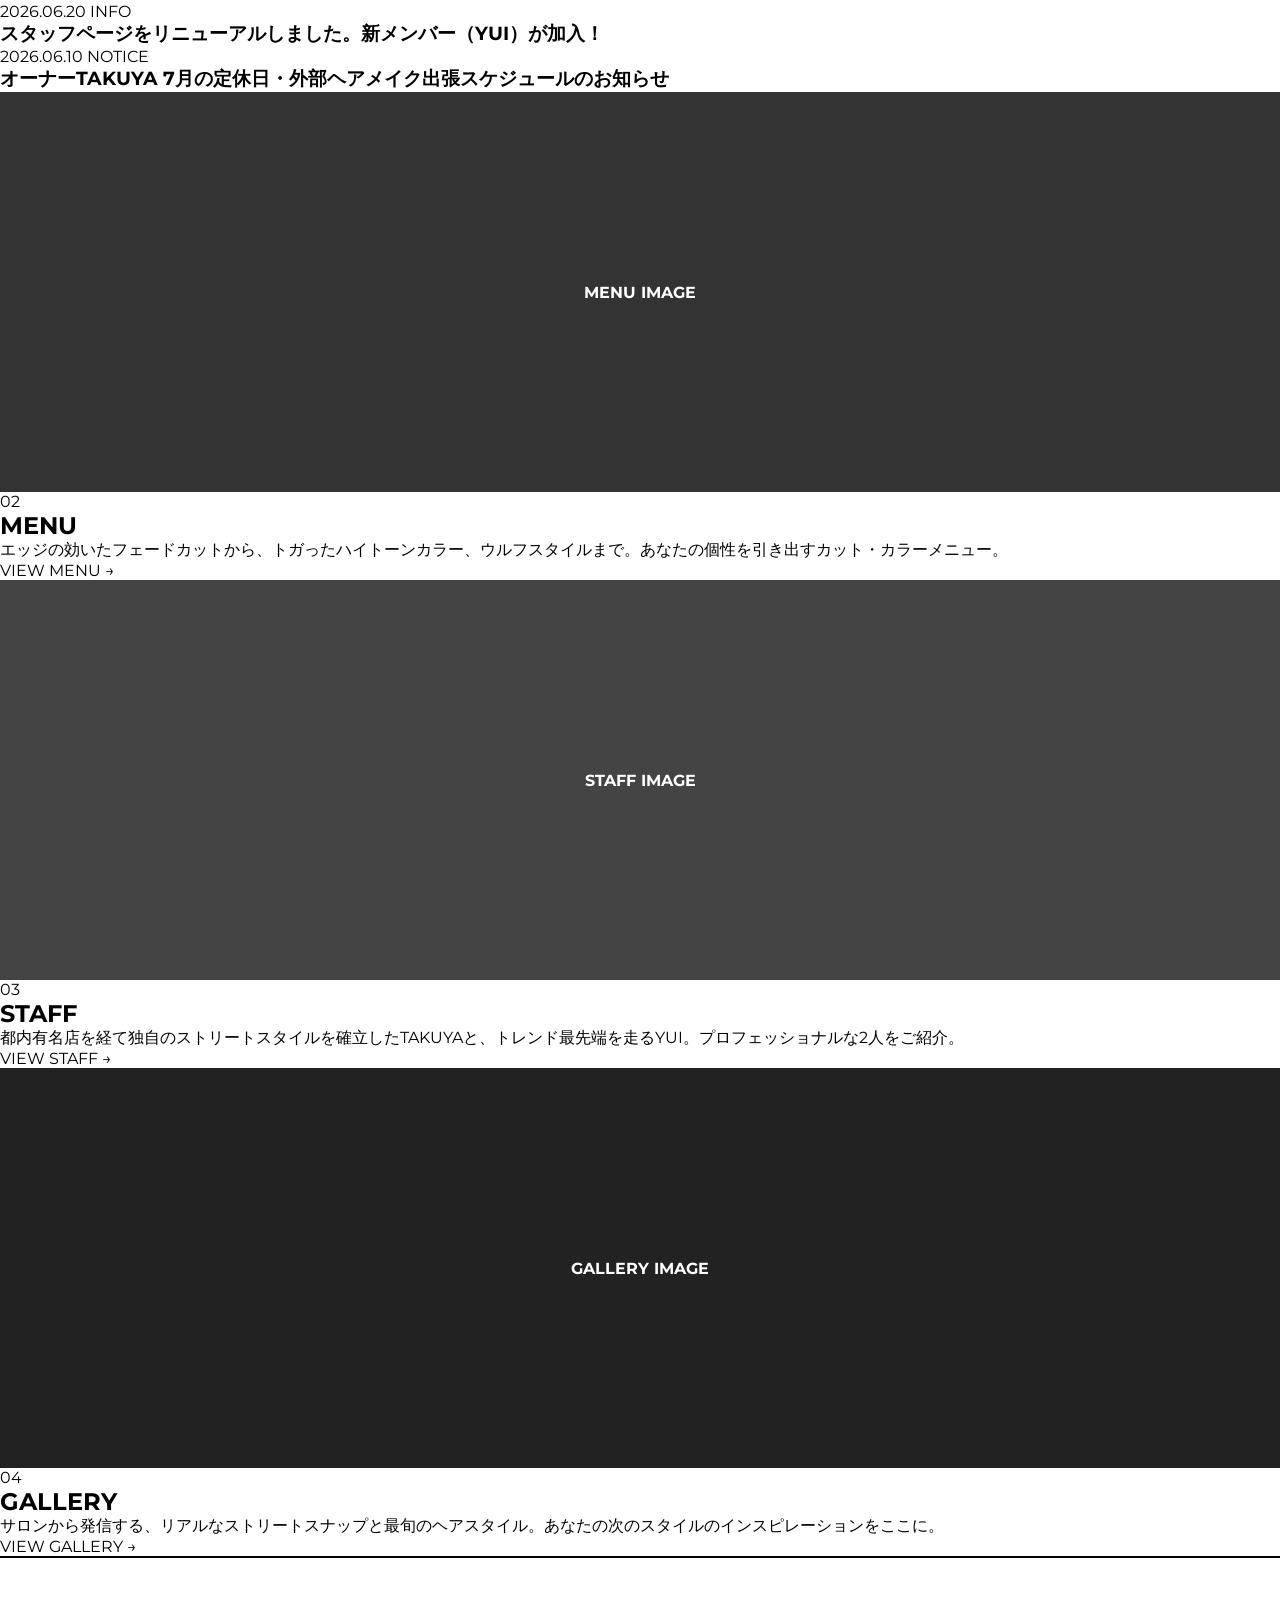
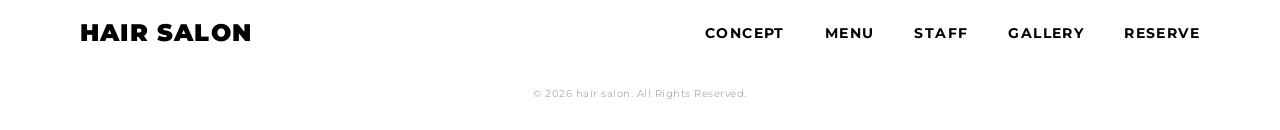
==== commit f8b532ce: "Update index.html" ====
--- a/index.html
+++ b/index.html
@@ -61,9 +61,79 @@
         </div>
 
       </div>
+    </section> <!-- 💡 CONCEPTセクションの終わり -->
+
+    <!-- ==========================================
+         NEWS / TOPICS SECTION (追加)
+         ========================================== -->
+    <section id="news" class="news-section fade-el">
+      <div class="section-title-box">
+        <p class="section-num">01</p>
+        <h2 class="section-title">NEWS / TOPICS</h2>
+      </div>
+      
+      <div class="news-container">
+        <article class="news-item">
+          <time class="news-date" datetime="2026-06-20">2026.06.20</time>
+          <span class="news-category">INFO</span>
+          <h3 class="news-title">スタッフページをリニューアルしました。新メンバー（YUI）が加入！</h3>
+        </article>
+        <article class="news-item">
+          <time class="news-date" datetime="2026-06-10">2026.06.10</time>
+          <span class="news-category">NOTICE</span>
+          <h3 class="news-title">オーナーTAKUYA 7月の定休日・外部ヘアメイク出張スケジュールのお知らせ</h3>
+        </article>
+      </div>
+    </section>
+
+    <!-- ==========================================
+         FEATURES / DEKA-LINK SECTION (追加)
+         ========================================== -->
+    <section id="features" class="features-section">
+      
+      <!-- 導線1: MENU (左画像 / 右テキスト) -->
+      <div class="feature-row fade-el">
+        <div class="feature-img-box">
+          <div class="feature-dummy-img" style="background: #333; height: 400px; display: flex; align-items: center; justify-content: center; color: #fff; font-weight: bold;">MENU IMAGE</div>
+        </div>
+        <div class="feature-text-box">
+          <p class="feature-num">02</p>
+          <h2 class="feature-title">MENU</h2>
+          <p class="feature-desc">エッジの効いたフェードカットから、トガったハイトーンカラー、ウルフスタイルまで。あなたの個性を引き出すカット・カラーメニュー。</p>
+          <a href="menu.html" class="feature-link">VIEW MENU <span class="arrow">→</span></a>
+        </div>
+      </div>
+
+      <!-- 導線2: STAFF (右画像 / 左テキスト) -->
+      <div class="feature-row row-reverse fade-el">
+        <div class="feature-img-box">
+          <div class="feature-dummy-img" style="background: #444; height: 400px; display: flex; align-items: center; justify-content: center; color: #fff; font-weight: bold;">STAFF IMAGE</div>
+        </div>
+        <div class="feature-text-box">
+          <p class="feature-num">03</p>
+          <h2 class="feature-title">STAFF</h2>
+          <p class="feature-desc">都内有名店を経て独自のストリートスタイルを確立したTAKUYAと、トレンド最先端を走るYUI。プロフェッショナルな2人をご紹介。</p>
+          <a href="staff.html" class="feature-link">VIEW STAFF <span class="arrow">→</span></a>
+        </div>
+      </div>
+
+      <!-- 導線3: GALLERY (左画像 / 右テキスト) -->
+      <div class="feature-row fade-el">
+        <div class="feature-img-box">
+          <div class="feature-dummy-img" style="background: #222; height: 400px; display: flex; align-items: center; justify-content: center; color: #fff; font-weight: bold;">GALLERY IMAGE</div>
+        </div>
+        <div class="feature-text-box">
+          <p class="feature-num">04</p>
+          <h2 class="feature-title">GALLERY</h2>
+          <p class="feature-desc">サロンから発信する、リアルなストリートスナップと最旬のヘアスタイル。あなたの次のスタイルのインスピレーションをここに。</p>
+          <a href="gallery.html" class="feature-link">VIEW GALLERY <span class="arrow">→</span></a>
+        </div>
+      </div>
+
     </section>
   
-  </main>
+  </main> <!-- 💡 mainタグの直前に綺麗に収まりました -->
+
   <footer class="footer">
     <div class="footer-container">
       <div class="footer-logo">
--- a/style.css/style.css
+++ b/style.css/style.css
@@ -682,232 +682,6 @@
   color: #000000;
 }
 
-@media (max-width: 768px) {
-  .header {
-    padding: 0 15px; 
-  }
-  
-  .header-nav ul {
-    gap: 20px;
-  }
-
-  .mv-title {
-    font-size: 48px;
-  }
-
-  .mv-subtitle {
-    font-size: 12px;
-    letter-spacing: 0.2em;
-  }
-
-  .mv-image {
-    object-position: center center;
-  }
-
-  .mv-text-content {
-    left: 20px;
-  }
-
-  .concept {
-    padding: 40px 0;
-  }
-
-  .concept-container {
-    gap: 20px;
-    padding: 0 15px;
-  }
-
-  .concept-title {
-    font-size: 24px;
-    margin-bottom: 15px;
-  }
-
-  .concept-lead {
-    font-size: 15px;
-    margin-bottom: 15px;
-  }
-
-  .concept-description {
-    font-size: 12px;
-    line-height: 1.6;
-  }
-
-  .concept-dummy-image {
-    height: 300px;
-  }
-
-  .menu-page {
-    padding: 60px 0;
-    background-color: #111111; 
-  }
-
-  .menu-heading {
-    font-size: 32px;
-    margin-bottom: 40px;
-  }
-
-  .menu-lists {
-    flex-direction: column;  
-    gap: 40px;
-    padding: 0 20px;
-  }
-
-  .menu-group {
-    gap: 25px;
-  }
-
-  .menu-item {
-    font-size: 14px; 
-  }
-
-  .menu-name {
-    font-size: 14px;
-  }
-
-  .menu-price {
-    font-size: 14px;
-  }
-
-  .menu-access {
-    padding: 60px 0;
-  }
-
-  .menu-access-container {
-    flex-direction: column; 
-    gap: 40px;
-    padding: 0 20px;
-  }
-
-  .menu-access-heading {
-    font-size: 32px;
-    text-align: center;
-  }
-
-  .shop-address, .shop-details {
-    text-align: center; 
-  }
-  
-  .shop-details p span {
-    display: block; 
-    width: 100%;
-    margin-bottom: 4px;
-  }
-
-  .menu-access-map-box {
-    width: 100%;
-    height: 300px; 
-  }
-
-  .staff-hero {
-    height: 250px;          
-  }
-
-  .staff-list-section {
-    padding: 40px 0 60px;
-  }
-
-  .staff-heading {
-    font-size: 32px;
-    margin-bottom: 40px;
-  }
-
-  .staff-container {
-    flex-direction: column; 
-    align-items: center;
-    gap: 50px;
-    padding: 0 20px;
-  }
-
-  .staff-card {
-    max-width: 100%;
-  }
-
-  .staff-avatar-box {
-    height: 300px;          
-  }
-
-  .footer {
-    padding: 40px 0 20px;
-  }
-
-  .footer-container {
-    flex-direction: column; 
-    gap: 30px;
-    text-align: center;
-  }
-
-  .footer-nav ul {
-    flex-direction: column; 
-    gap: 15px;
-  }
-  
-  .gallery-page {
-    padding: 60px 0;
-  }
-
-  .gallery-heading {
-    font-size: 32px;
-    margin-bottom: 40px;
-  }
-
-  .gallery-grid {
-    flex-direction: column;
-    gap: 15px;
-    padding: 0 20px;
-  }
-  
-  .flow-section {
-    padding: 60px 0;
-  }
-
-  .flow-heading {
-    font-size: 32px;
-    margin-bottom: 40px;
-  }
-
-  .flow-steps {
-    flex-direction: column;
-    gap: 30px;
-    padding: 0 20px;
-  }
-
-  .flow-card {
-    padding: 30px 20px;
-  }
-
-  .flow-num {
-    font-size: 36px;
-    top: -5px;
-    right: 15px;
-  }
-  
-  .contact-page {
-    padding: 60px 0;
-  }
-
-  .contact-heading {
-    font-size: 32px;
-    margin-bottom: 40px;
-  }
-
-  .contact-form {
-    gap: 25px;
-  }
-
-  .form-group input[type="text"],
-  .form-group input[type="tel"],
-  .form-group input[type="datetime-local"],
-  .form-group select {
-    height: 50px;
-    font-size: 14px;
-  }
-
-  .form-submit-btn {
-    height: 55px;
-    font-size: 14px;
-  }
-}
-
 /* ==========================================
    BACKGROUND BIG TEXT (左右の余白埋め)
 ========================================== */
@@ -952,8 +726,352 @@
   z-index: 1;
 }
 
+/* ==========================================
+   POPUP MODAL STYLE (ポップアップのデザインベース)
+========================================== */
+.menu-modal {
+  position: fixed;
+  top: 0;
+  left: 0;
+  width: 100%;
+  height: 100%;
+  background-color: rgba(0, 0, 0, 0.85); /* 背景をかなり暗めのスケルトンに */
+  z-index: 1000;
+  display: flex;
+  justify-content: center;
+  align-items: center;
+  opacity: 0;
+  pointer-events: none;
+  transition: opacity 0.4s ease;
+}
+
+/* クラス「is-show」がついたらフワッと表示 */
+.menu-modal.is-show {
+  opacity: 1;
+  pointer-events: auto;
+}
+
+/* ポップアップの白い箱（ストリート感のあるパキッとした枠線デザイン） */
+.modal-content {
+  background-color: #ffffff;
+  color: #000000;
+  width: 90%;
+  max-width: 500px;
+  padding: 50px 40px;
+  border: 4px solid #000000; /* 太い黒枠でトガらせる */
+  position: relative;
+  transform: scale(0.8);
+  transition: transform 0.4s ease;
+  max-height: 85vh;          /* 画面の高さの85%を最大にする */
+  overflow-y: auto;          /* 中身がはみ出たら箱の中でスクロールさせる */
+}
+
+/* 表示されたときに中身の箱も少しズームアップさせる演出 */
+.menu-modal.is-show .modal-content {
+  transform: scale(1);
+}
+
+/* × ボタン（右上） */
+.modal-close {
+  position: absolute;
+  top: 15px;
+  right: 20px;
+  font-size: 32px;
+  font-weight: 900;
+  cursor: pointer;
+  line-height: 1;
+  transition: color 0.2s;
+}
+
+.modal-close:hover {
+  color: #ffdf00; /* ホバーでテーマカラーの黄色に */
+}
+
+/* ポップアップの中のタイトル */
+.modal-title {
+  font-family: 'Montserrat', sans-serif;
+  font-size: 28px;
+  font-weight: 900;
+  letter-spacing: 0.05em;
+  border-bottom: 2px solid #000000;
+  padding-bottom: 15px;
+  margin-bottom: 20px;
+}
+
+/* ポップアップの中の説明文 */
+.modal-description {
+  font-size: 15px;
+  line-height: 1.8;
+  color: #333333;
+}
+
+/* ==========================================
+   POPUP MODAL IMAGE STYLE
+========================================== */
+.modal-image-box {
+  width: 100%;
+  height: 420px;            /* ポップアップ内画像の高さ */
+  margin-bottom: 20px;
+  border: 2px solid #000000; /* 画像にも太めの黒枠をつけてエッジを効かせる */
+  overflow: hidden;
+  background-color: #f0f0f0; /* 画像が読み込まれるまでのダミー背景 */
+}
+
+.modal-image-box img {
+  width: 100%;
+  height: 100%;
+  object-fit: cover;         /* 画像の縦横比を崩さずに綺麗に中央に収める */
+  object-position: center 24%;/* 画像を「中央やや下寄り」に配置 */
+}
+
+/* ==========================================
+   MEDIA QUERIES (💡すべてのスマホ用上書きルールはここに集約！)
+========================================== */
 @media (max-width: 768px) {
+  .header {
+    padding: 0 15px; 
+  }
+  
+  .header-nav ul {
+    gap: 20px;
+  }
+
+  .mv-title {
+    font-size: 48px;
+  }
+
+  .mv-subtitle {
+    font-size: 12px;
+    letter-spacing: 0.2em;
+  }
+
+  .mv-image {
+    object-position: center center;
+  }
+
+  .mv-text-content {
+    left: 20px;
+  }
+
+  .concept {
+    padding: 40px 0;
+  }
+
+  .concept-container {
+    gap: 20px;
+    padding: 0 15px;
+  }
+
+  .concept-title {
+    font-size: 24px;
+    margin-bottom: 15px;
+  }
+
+  .concept-lead {
+    font-size: 15px;
+    margin-bottom: 15px;
+  }
+
+  .concept-description {
+    font-size: 12px;
+    line-height: 1.6;
+  }
+
+  .concept-dummy-image {
+    height: 300px;
+  }
+
+  .menu-page {
+    padding: 60px 0;
+    background-color: #111111; 
+  }
+
+  .menu-heading {
+    font-size: 32px;
+    margin-bottom: 40px;
+  }
+
+  .menu-lists {
+    flex-direction: column;  
+    gap: 40px;
+    padding: 0 20px;
+  }
+
+  .menu-group {
+    gap: 25px;
+  }
+
+  .menu-item {
+    font-size: 14px; 
+  }
+
+  .menu-name {
+    font-size: 14px;
+  }
+
+  .menu-price {
+    font-size: 14px;
+  }
+
+  .menu-access {
+    padding: 60px 0;
+  }
+
+  .menu-access-container {
+    flex-direction: column; 
+    gap: 40px;
+    padding: 0 20px;
+  }
+
+  .menu-access-heading {
+    font-size: 32px;
+    text-align: center;
+  }
+
+  .shop-address, .shop-details {
+    text-align: center; 
+  }
+  
+  .shop-details p span {
+    display: block; 
+    width: 100%;
+    margin-bottom: 4px;
+  }
+
+  .menu-access-map-box {
+    width: 100%;
+    height: 300px; 
+  }
+
+  .staff-hero {
+    height: 250px;          
+  }
+
+  .staff-list-section {
+    padding: 40px 0 60px;
+  }
+
+  .staff-heading {
+    font-size: 32px;
+    margin-bottom: 40px;
+  }
+
+  .staff-container {
+    flex-direction: column; 
+    align-items: center;
+    gap: 50px;
+    padding: 0 20px;
+  }
+
+  .staff-card {
+    max-width: 100%;
+  }
+
+  .staff-avatar-box {
+    height: 300px;          
+  }
+
+  .footer {
+    padding: 40px 0 20px;
+  }
+
+  .footer-container {
+    flex-direction: column; 
+    gap: 30px;
+    text-align: center;
+  }
+
+  .footer-nav ul {
+    flex-direction: column; 
+    gap: 15px;
+  }
+  
+  .gallery-page {
+    padding: 60px 0;
+  }
+
+  .gallery-heading {
+    font-size: 32px;
+    margin-bottom: 40px;
+  }
+
+  .gallery-grid {
+    flex-direction: column;
+    gap: 15px;
+    padding: 0 20px;
+  }
+  
+  .flow-section {
+    padding: 60px 0;
+  }
+
+  .flow-heading {
+    font-size: 32px;
+    margin-bottom: 40px;
+  }
+
+  .flow-steps {
+    flex-direction: column;
+    gap: 30px;
+    padding: 0 20px;
+  }
+
+  .flow-card {
+    padding: 30px 20px;
+  }
+
+  .flow-num {
+    font-size: 36px;
+    top: -5px;
+    right: 15px;
+  }
+  
+  .contact-page {
+    padding: 60px 0;
+  }
+
+  .contact-heading {
+    font-size: 32px;
+    margin-bottom: 40px;
+  }
+
+  .contact-form {
+    gap: 25px;
+  }
+
+  .form-group input[type="text"],
+  .form-group input[type="tel"],
+  .form-group input[type="datetime-local"],
+  .form-group select {
+    height: 50px;
+    font-size: 14px;
+  }
+
+  .form-submit-btn {
+    height: 55px;
+    font-size: 14px;
+  }
+
   .concept::before, .concept::after {
     display: none;
   }
-}
+
+/* 💡 ポップアップのスマホ用調整（小さくさせず、存在感を出す設定に変更） */
+  .modal-content {
+    width: 92%;               /* 💡画面の横幅をめいっぱい大きく使う */
+    padding: 35px 25px 30px;  /* 💡余白を程よく取ってふっくらさせる */
+  }
+  .modal-image-box {
+    height: 380px;            /* 💡180pxから280pxに大幅アップ！写真を主役に */
+    margin-bottom: 20px;
+  }
+  .modal-title {
+    font-size: 26px;          /* 💡22pxから26pxにアップ！タイトルを力強く */
+    padding-bottom: 10px;
+    margin-bottom: 15px;
+  }
+  .modal-description {
+    font-size: 16px;          /* 💡（もしあれば）説明文の文字もハッキリ大きく */
+    line-height: 1.6;
+  }
+
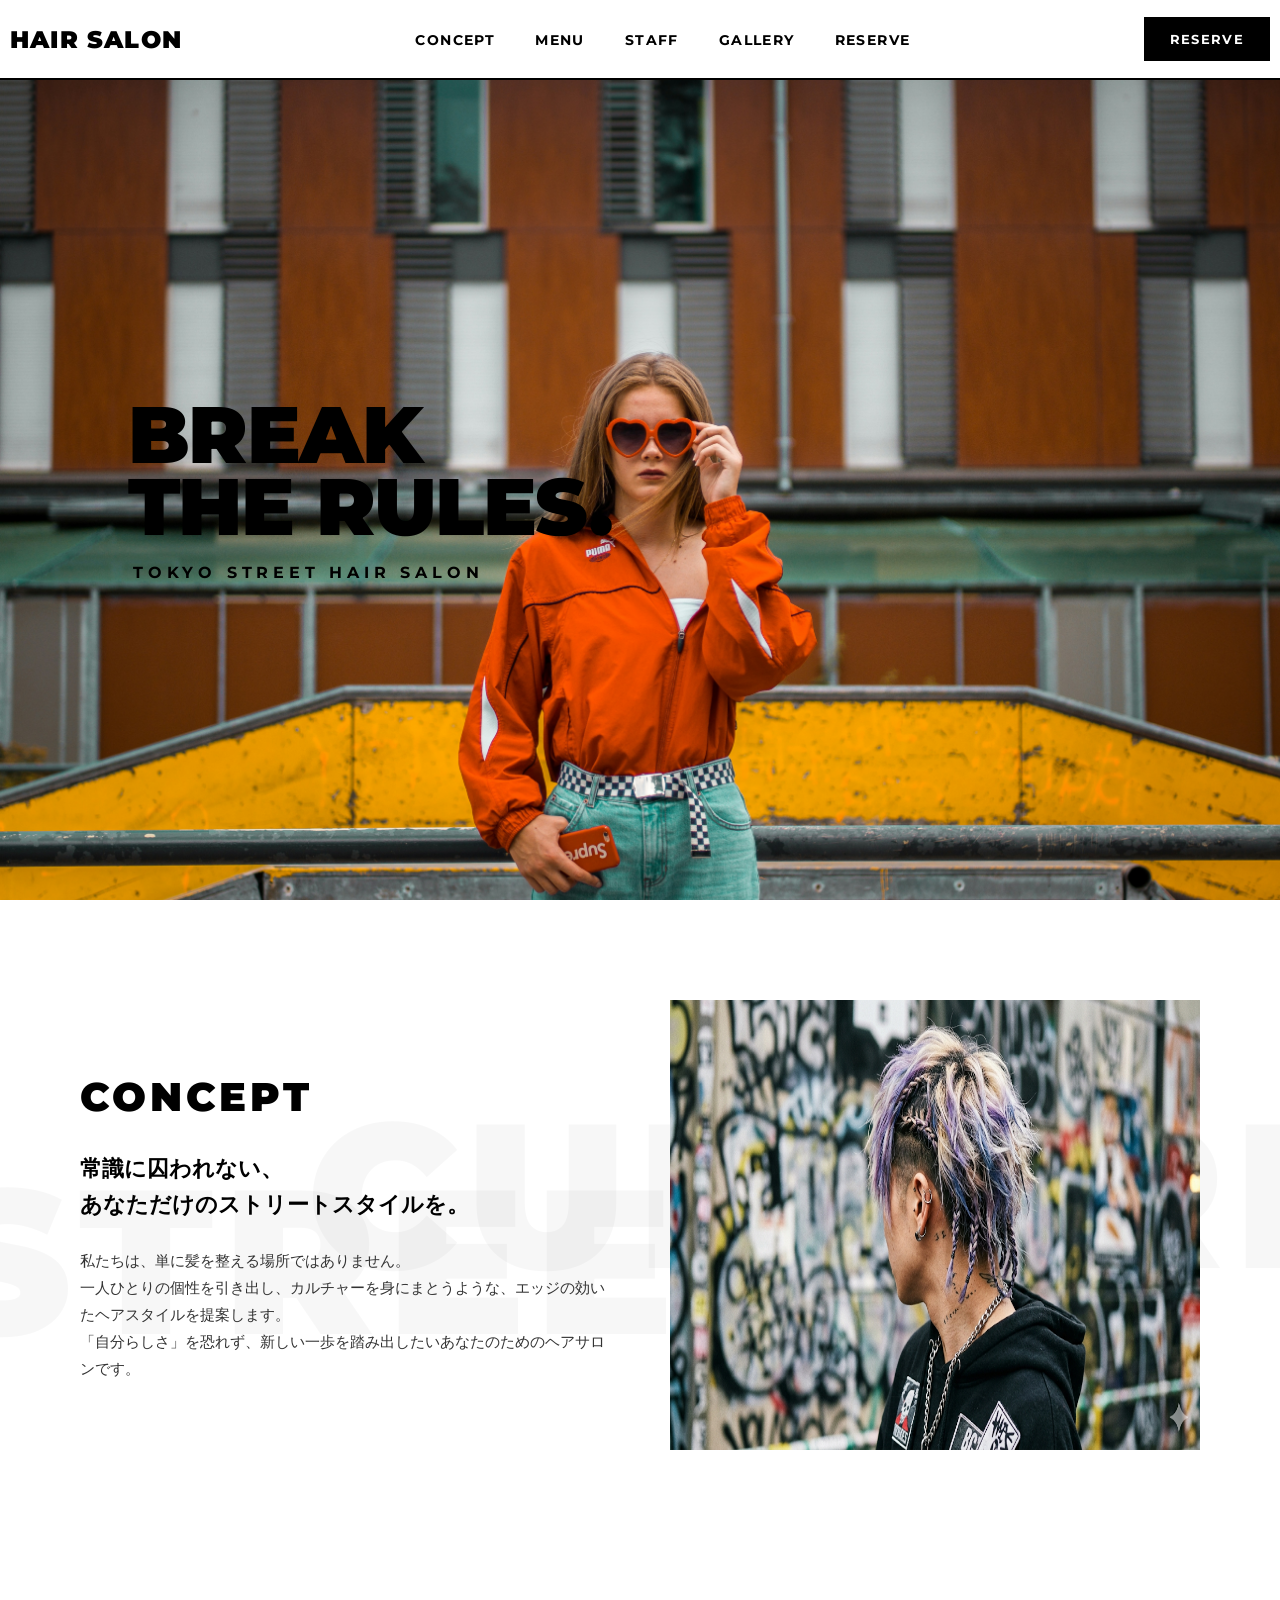
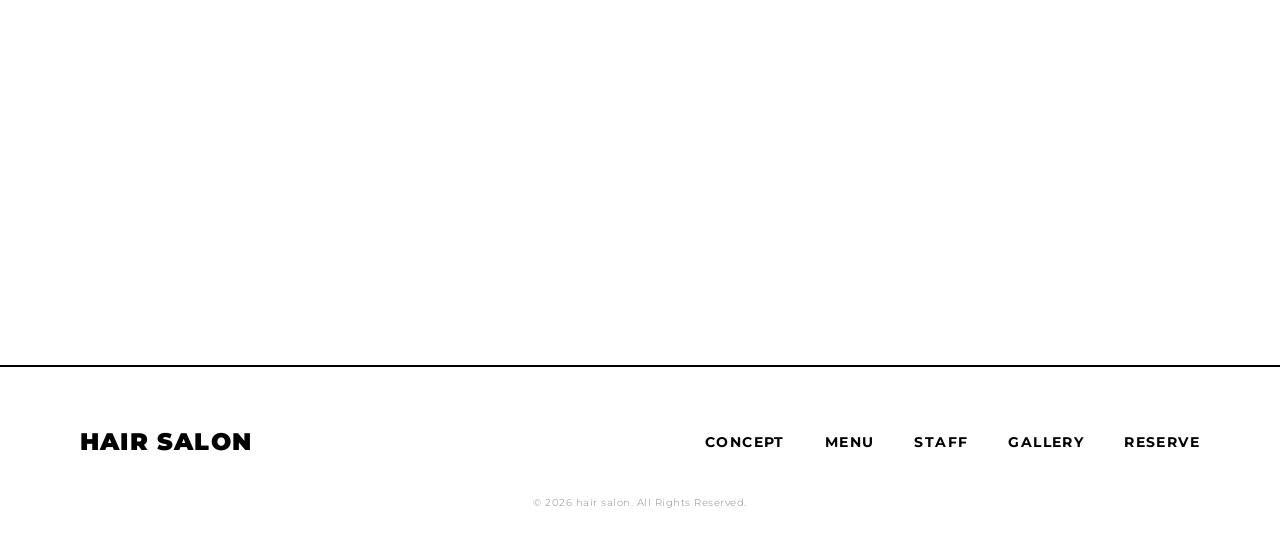
==== commit d15ede99: "Update index.html" ====
--- a/index.html
+++ b/index.html
@@ -61,12 +61,7 @@
         </div>
 
       </div>
-    </section> <!-- 💡 CONCEPTセクションの終わり -->
-
-    <!-- ==========================================
-         NEWS / TOPICS SECTION (追加)
-         ========================================== -->
-    <section id="news" class="news-section fade-el">
+    </section> <section id="news" class="news-section fade-el">
       <div class="section-title-box">
         <p class="section-num">01</p>
         <h2 class="section-title">NEWS / TOPICS</h2>
@@ -86,12 +81,8 @@
       </div>
     </section>
 
-    <!-- ==========================================
-         FEATURES / DEKA-LINK SECTION (追加)
-         ========================================== -->
     <section id="features" class="features-section">
       
-      <!-- 導線1: MENU (左画像 / 右テキスト) -->
       <div class="feature-row fade-el">
         <div class="feature-img-box">
           <div class="feature-dummy-img" style="background: #333; height: 400px; display: flex; align-items: center; justify-content: center; color: #fff; font-weight: bold;">MENU IMAGE</div>
@@ -104,7 +95,6 @@
         </div>
       </div>
 
-      <!-- 導線2: STAFF (右画像 / 左テキスト) -->
       <div class="feature-row row-reverse fade-el">
         <div class="feature-img-box">
           <div class="feature-dummy-img" style="background: #444; height: 400px; display: flex; align-items: center; justify-content: center; color: #fff; font-weight: bold;">STAFF IMAGE</div>
@@ -117,7 +107,6 @@
         </div>
       </div>
 
-      <!-- 導線3: GALLERY (左画像 / 右テキスト) -->
       <div class="feature-row fade-el">
         <div class="feature-img-box">
           <div class="feature-dummy-img" style="background: #222; height: 400px; display: flex; align-items: center; justify-content: center; color: #fff; font-weight: bold;">GALLERY IMAGE</div>
@@ -132,7 +121,7 @@
 
     </section>
   
-  </main> <!-- 💡 mainタグの直前に綺麗に収まりました -->
+  </main>
 
   <footer class="footer">
     <div class="footer-container">
@@ -151,5 +140,7 @@
     </div>
     <p class="footer-copy">&copy; 2026 hair salon. All Rights Reserved.</p>
   </footer>
+
+  <script src="script.js"></script>
 </body>
 </html>
--- a/style.css/style.css
+++ b/style.css/style.css
@@ -1056,22 +1056,179 @@
     display: none;
   }
 
-/* 💡 ポップアップのスマホ用調整（小さくさせず、存在感を出す設定に変更） */
+  /* ポップアップのスマホ用調整 */
   .modal-content {
-    width: 92%;               /* 💡画面の横幅をめいっぱい大きく使う */
-    padding: 35px 25px 30px;  /* 💡余白を程よく取ってふっくらさせる */
+    width: 92%;               
+    padding: 35px 25px 30px;  
   }
   .modal-image-box {
-    height: 380px;            /* 💡180pxから280pxに大幅アップ！写真を主役に */
+    height: 380px;            
     margin-bottom: 20px;
   }
   .modal-title {
-    font-size: 26px;          /* 💡22pxから26pxにアップ！タイトルを力強く */
+    font-size: 26px;          
     padding-bottom: 10px;
     margin-bottom: 15px;
   }
   .modal-description {
-    font-size: 16px;          /* 💡（もしあれば）説明文の文字もハッキリ大きく */
+    font-size: 16px;          
     line-height: 1.6;
   }
-
+} /* 💡 542行目：ここに閉じカッコを入れることで、スマホ用の上書きルールを正しく終了させました！ */
+
+
+/* ==========================================
+   NEWS & FEATURES SECTION （ここからはPC大画面でも正しく読み込まれます）
+   ========================================== */
+.news-section, .features-section {
+  max-width: 1200px;
+  margin: 100px auto;
+  padding: 0 20px;
+}
+
+/* タイトル周り */
+.section-title-box {
+  margin-bottom: 40px;
+}
+.section-num {
+  font-family: 'Montserrat', sans-serif;
+  font-size: 14px;
+  font-weight: 700;
+  color: #888;
+  letter-spacing: 0.1em;
+  margin-bottom: 5px;
+}
+.section-title {
+  font-family: 'Montserrat', sans-serif;
+  font-size: 32px;
+  font-weight: 900;
+  letter-spacing: 0.05em;
+}
+
+/* NEWSのリスト */
+.news-container {
+  border-top: 2px solid #000;
+}
+.news-item {
+  display: flex;
+  align-items: center;
+  padding: 25px 10px;
+  border-bottom: 1px solid #ddd;
+}
+.news-date {
+  font-family: 'Montserrat', sans-serif;
+  font-size: 14px;
+  color: #666;
+  width: 120px;
+}
+.news-category {
+  font-family: 'Montserrat', sans-serif;
+  font-size: 11px;
+  font-weight: 700;
+  background: #000;
+  color: #fff;
+  padding: 3px 8px;
+  margin-right: 20px;
+  letter-spacing: 0.05em;
+}
+.news-title {
+  font-size: 15px;
+  font-weight: 700;
+  line-height: 1.5;
+}
+
+/* でかでかリンク（左右交互レイアウト） */
+.feature-row {
+  display: flex;
+  align-items: center;
+  gap: 60px;
+  margin-bottom: 120px;
+}
+.feature-row.row-reverse {
+  flex-direction: row-reverse; /* 2つ目が自動で右画像・左テキストに反転 */
+}
+.feature-img-box, .feature-text-box {
+  flex: 1;
+  width: 50%;
+}
+.feature-dummy-img {
+  width: 100%;
+  border: 2px solid #000;
+  box-shadow: 8px 8px 0px #000; /* ストリート感を出す黒の塊影 */
+  transition: transform 0.3s ease;
+}
+.feature-dummy-img:hover {
+  transform: translate(4px, 4px);
+  box-shadow: 4px 4px 0px #000;
+}
+
+/* テキストコンテンツ */
+.feature-num {
+  font-family: 'Montserrat', sans-serif;
+  font-size: 16px;
+  font-weight: 900;
+  color: #000;
+  margin-bottom: 10px;
+}
+.feature-title {
+  font-family: 'Montserrat', sans-serif;
+  font-size: 40px;
+  font-weight: 900;
+  margin-bottom: 20px;
+  letter-spacing: 0.05em;
+}
+.feature-desc {
+  font-size: 15px;
+  line-height: 1.8;
+  color: #333;
+  margin-bottom: 30px;
+}
+.feature-link {
+  display: inline-block;
+  font-family: 'Montserrat', sans-serif;
+  font-size: 14px;
+  font-weight: 700;
+  color: #000;
+  text-decoration: none;
+  border-bottom: 2px solid #000;
+  padding-bottom: 4px;
+  transition: all 0.3s ease;
+}
+.feature-link:hover {
+  letter-spacing: 0.1em;
+}
+
+/* ==========================================
+   ふわっと出すための初期設定（仕掛け）
+   ========================================== */
+.fade-el {
+  opacity: 0;                     /* 最初は完全に透明 */
+  transform: translateY(50px);    /* 少し下に下げておく */
+  transition: opacity 1.0s ease, transform 1.0s ease; /* 1秒かけて滑らかに動かす */
+}
+
+/* JavaScriptでこのクラスがついた瞬間に、上の設定が解除されてふわっと現れる */
+.fade-el.is-show {
+  opacity: 1;
+  transform: translateY(0);
+}
+
+/* 追加要素のスマホ対応 */
+@media (max-width: 768px) {
+  .news-item {
+    flex-direction: column;
+    align-items: flex-start;
+    gap: 10px;
+  }
+  .feature-row, .feature-row.row-reverse {
+    flex-direction: column;
+    gap: 30px;
+    margin-bottom: 80px;
+  }
+  .feature-img-box, .feature-text-box {
+    width: 100%;
+  }
+  .feature-title {
+    font-size: 28px;
+  }
+}
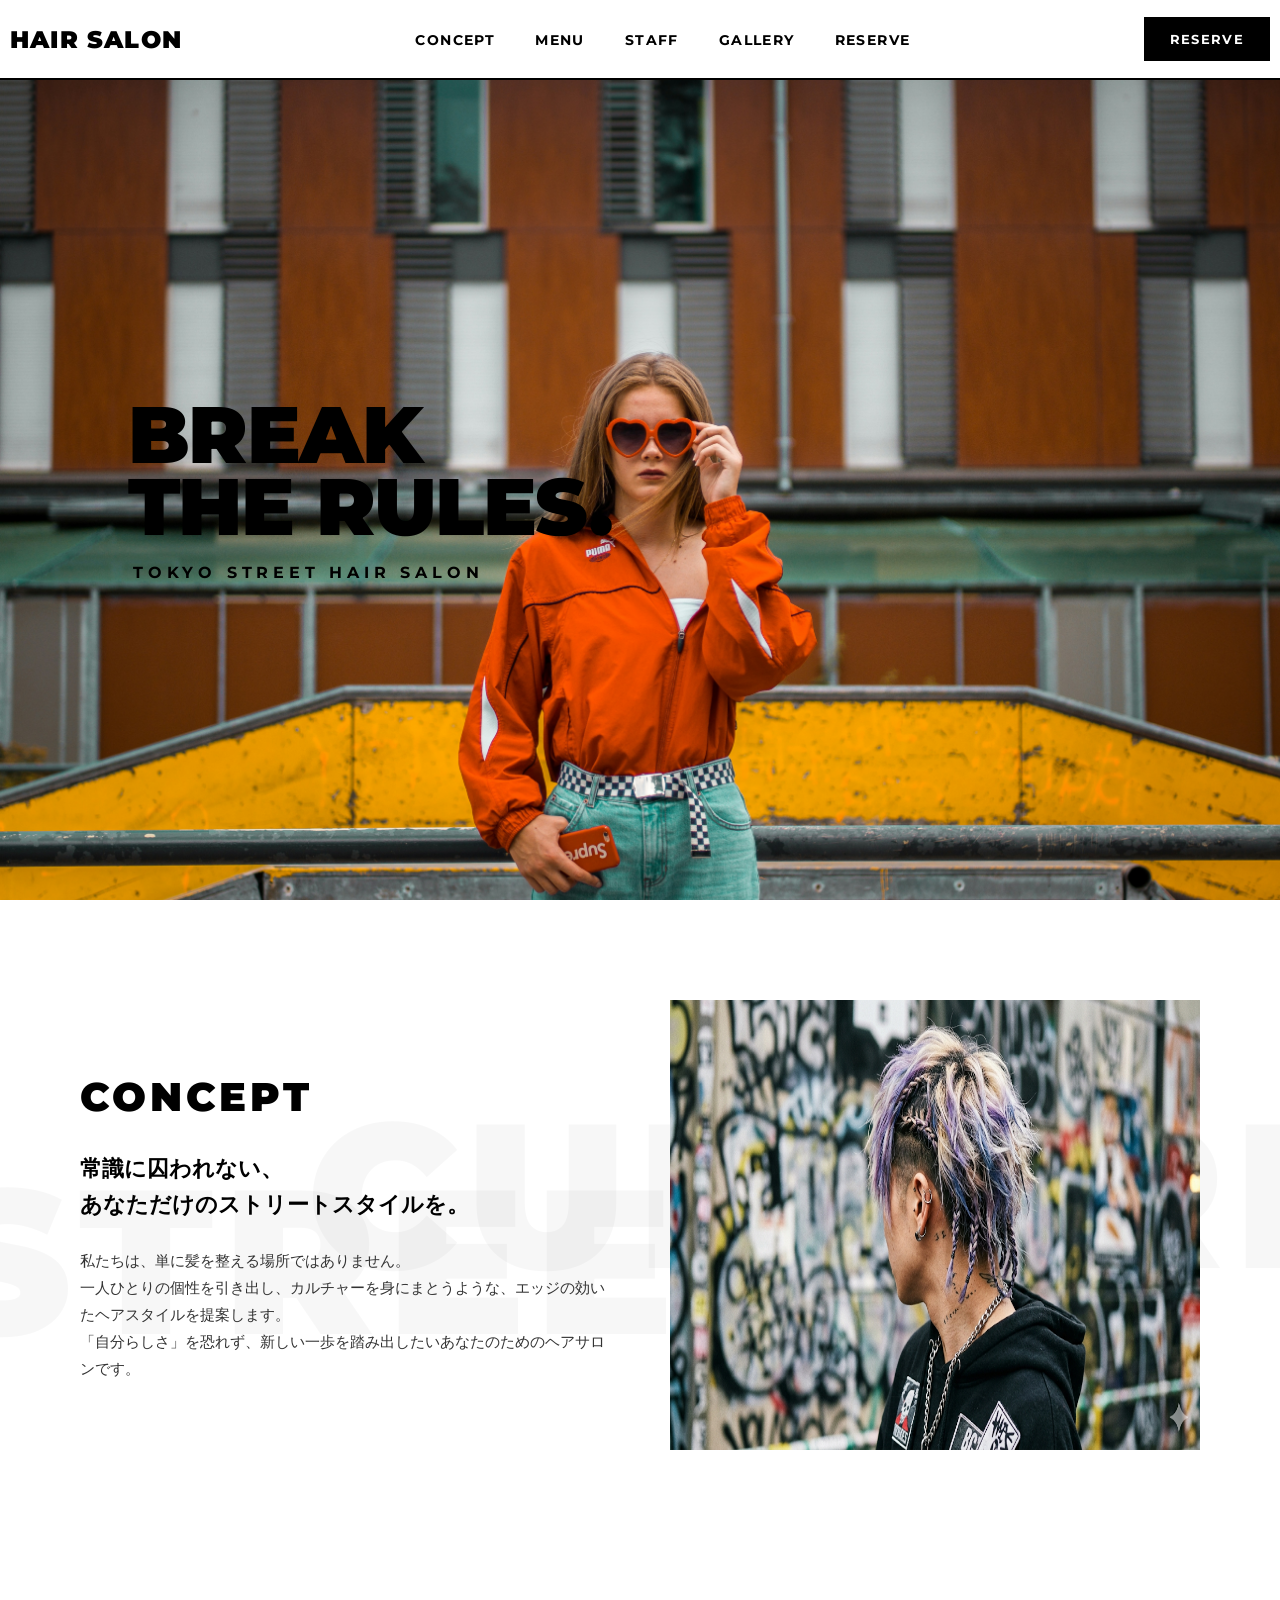
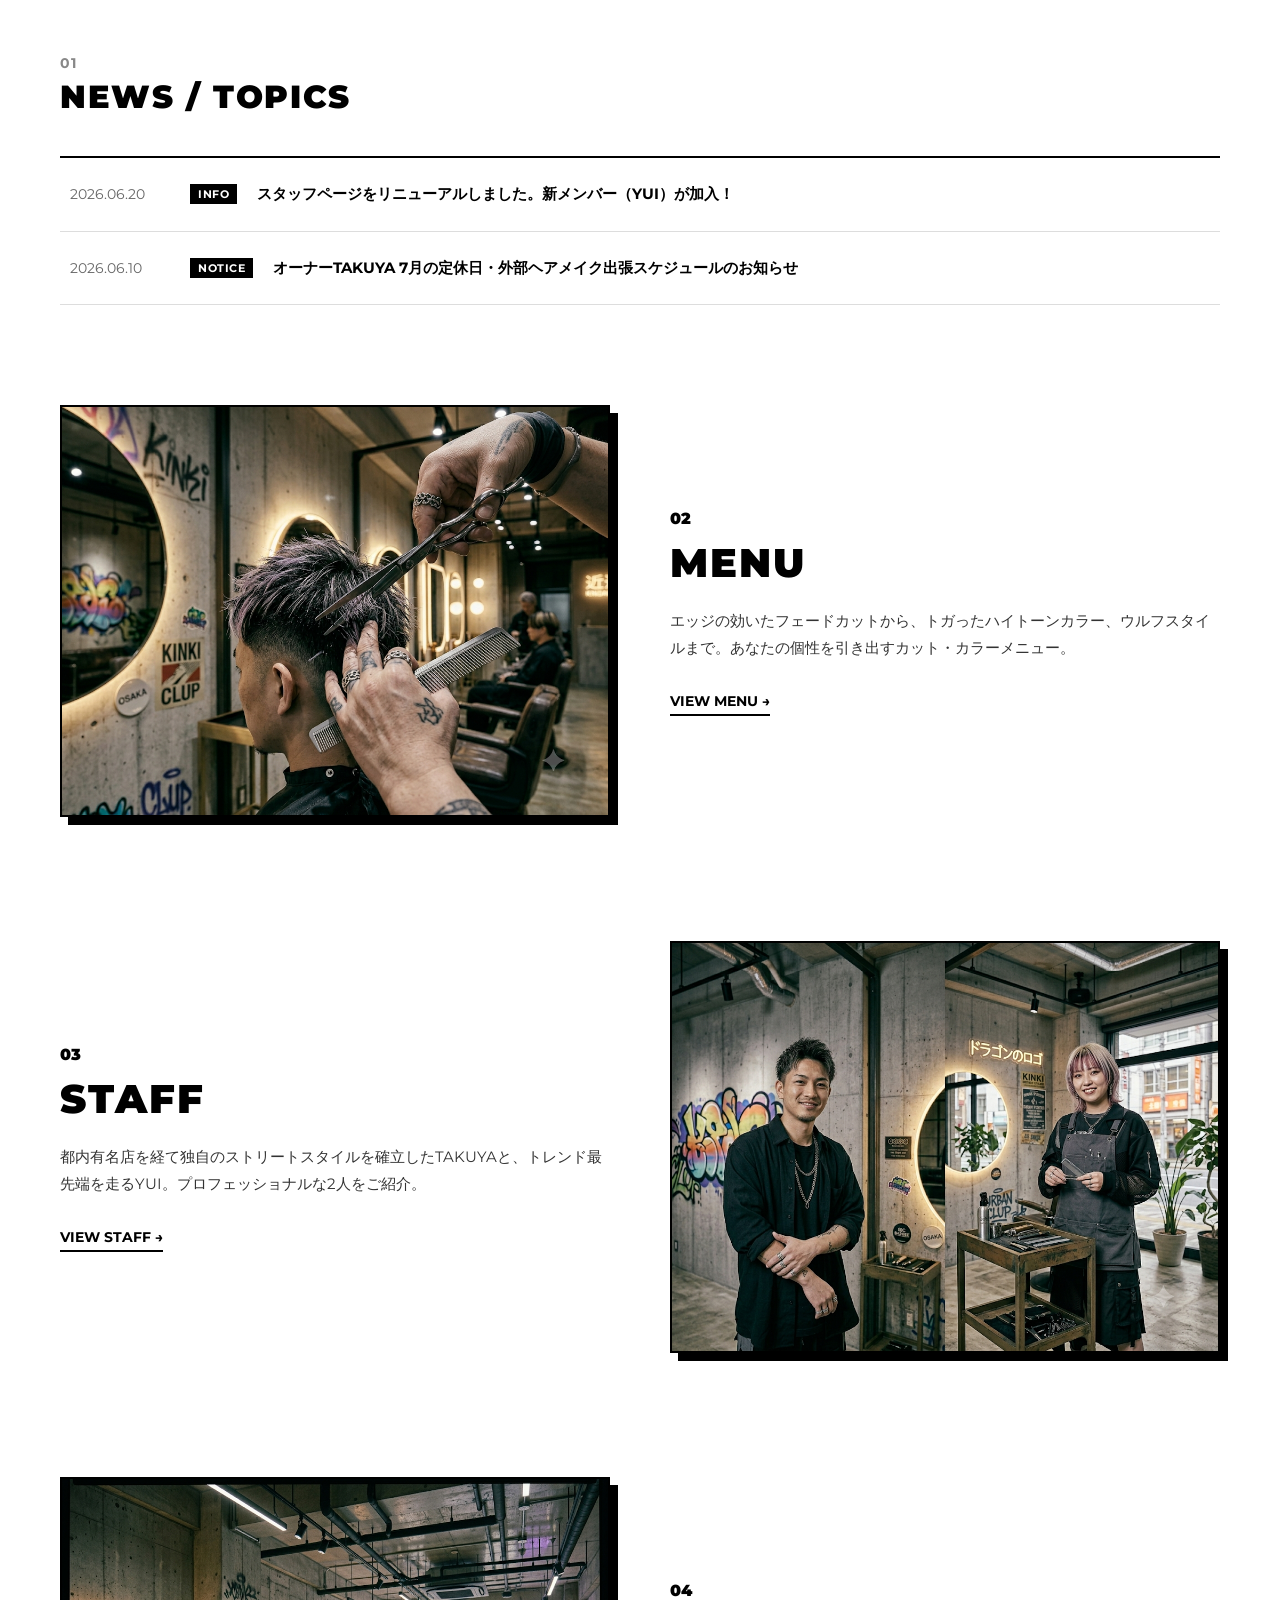
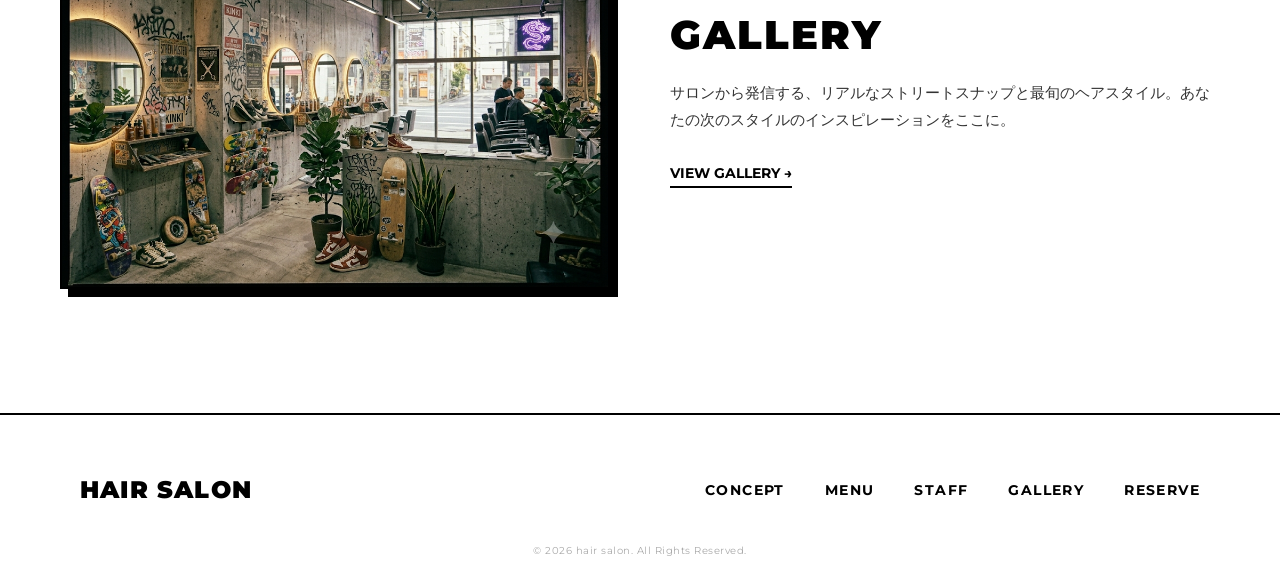
==== commit c76d0bdb: "Update index.html" ====
--- a/index.html
+++ b/index.html
@@ -61,7 +61,9 @@
         </div>
 
       </div>
-    </section> <section id="news" class="news-section fade-el">
+    </section>
+
+    <section id="news" class="news-section fade-el">
       <div class="section-title-box">
         <p class="section-num">01</p>
         <h2 class="section-title">NEWS / TOPICS</h2>
@@ -85,7 +87,7 @@
       
       <div class="feature-row fade-el">
         <div class="feature-img-box">
-          <div class="feature-dummy-img" style="background: #333; height: 400px; display: flex; align-items: center; justify-content: center; color: #fff; font-weight: bold;">MENU IMAGE</div>
+          <img src="images/top-menu-wide.png" alt="MENU" class="feature-dummy-img">
         </div>
         <div class="feature-text-box">
           <p class="feature-num">02</p>
@@ -97,7 +99,7 @@
 
       <div class="feature-row row-reverse fade-el">
         <div class="feature-img-box">
-          <div class="feature-dummy-img" style="background: #444; height: 400px; display: flex; align-items: center; justify-content: center; color: #fff; font-weight: bold;">STAFF IMAGE</div>
+          <img src="images/top-staff-wide.png" alt="STAFF" class="feature-dummy-img">
         </div>
         <div class="feature-text-box">
           <p class="feature-num">03</p>
@@ -109,7 +111,7 @@
 
       <div class="feature-row fade-el">
         <div class="feature-img-box">
-          <div class="feature-dummy-img" style="background: #222; height: 400px; display: flex; align-items: center; justify-content: center; color: #fff; font-weight: bold;">GALLERY IMAGE</div>
+          <img src="images/top-gallery-wide.png" alt="GALLERY" class="feature-dummy-img">
         </div>
         <div class="feature-text-box">
           <p class="feature-num">04</p>
--- a/style.css/style.css
+++ b/style.css/style.css
@@ -469,7 +469,7 @@
   text-align: center;
 }
 /* ==========================================
-   GALLERY PAGE
+   GALLERY PAGE (💡ヨコ並びから、縦横タイルのグリッドレイアウトに強化！)
 ========================================== */
 .gallery-page {
   padding: 100px 0;
@@ -492,15 +492,19 @@
   text-transform: uppercase;
 }
 
+/* 💡 PCでは横3列に自動で折り返して無限に綺麗に並ぶ魔法の設定 */
 .gallery-grid {
-  display: flex;
-  gap: 20px;
+  display: grid;
+  grid-template-columns: repeat(3, 1fr);
+  gap: 30px; 
 }
 
 .gallery-item-box {
-  flex: 1;
-  aspect-ratio: 1 / 1;
+  width: 100%;
+  aspect-ratio: 1 / 1;       /* 写真の比率を綺麗な正方形に固定 */
   background-color: #f0f0f0;
+  border: 2px solid #000000;  /* ストリートな黒枠 */
+  box-shadow: 6px 6px 0px #000000; /* エッジの効いた塊の影 */
   display: flex;
   justify-content: center;
   align-items: center;
@@ -509,13 +513,23 @@
   color: #bbbbbb;
   transition: all 0.3s ease;
   cursor: pointer;
-}
-
+  overflow: hidden;
+}
+
+/* ホバーしたときに右下にスッと沈み込むストリート風アニメーション */
 .gallery-item-box:hover {
-  transform: translateY(-5px);
+  transform: translate(4px, 4px);
+  box-shadow: 2px 2px 0px #000000;
   background-color: #e5e5e5;
   color: #000000;
 }
+
+.gallery-item-box img {
+  width: 100%;
+  height: 100%;
+  object-fit: cover;         /* 画像を歪ませずに正方形にピタッと収める */
+}
+
 /* ==========================================
    RESERVE PAGE
 ========================================== */
@@ -995,8 +1009,10 @@
     margin-bottom: 40px;
   }
 
+  /* 💡 スマホでは横2列のコンパクトなタイル並びに上書きルールを設定！ */
   .gallery-grid {
-    flex-direction: column;
+    display: grid;
+    grid-template-columns: repeat(2, 1fr);
     gap: 15px;
     padding: 0 20px;
   }
@@ -1074,11 +1090,11 @@
     font-size: 16px;          
     line-height: 1.6;
   }
-} /* 💡 542行目：ここに閉じカッコを入れることで、スマホ用の上書きルールを正しく終了させました！ */
+} /* 💡 542行目：スマホ用上書きルール終了 */
 
 
 /* ==========================================
-   NEWS & FEATURES SECTION （ここからはPC大画面でも正しく読み込まれます）
+   NEWS & FEATURES SECTION 
    ========================================== */
 .news-section, .features-section {
   max-width: 1200px;
@@ -1145,7 +1161,7 @@
   margin-bottom: 120px;
 }
 .feature-row.row-reverse {
-  flex-direction: row-reverse; /* 2つ目が自動で右画像・左テキストに反転 */
+  flex-direction: row-reverse; 
 }
 .feature-img-box, .feature-text-box {
   flex: 1;
@@ -1154,7 +1170,7 @@
 .feature-dummy-img {
   width: 100%;
   border: 2px solid #000;
-  box-shadow: 8px 8px 0px #000; /* ストリート感を出す黒の塊影 */
+  box-shadow: 8px 8px 0px #000; 
   transition: transform 0.3s ease;
 }
 .feature-dummy-img:hover {
@@ -1199,15 +1215,14 @@
 }
 
 /* ==========================================
-   ふわっと出すための初期設定（仕掛け）
+   ふわっと出すための初期設定
    ========================================== */
 .fade-el {
-  opacity: 0;                     /* 最初は完全に透明 */
-  transform: translateY(50px);    /* 少し下に下げておく */
-  transition: opacity 1.0s ease, transform 1.0s ease; /* 1秒かけて滑らかに動かす */
-}
-
-/* JavaScriptでこのクラスがついた瞬間に、上の設定が解除されてふわっと現れる */
+  opacity: 0;                     
+  transform: translateY(50px);    
+  transition: opacity 1.0s ease, transform 1.0s ease; 
+}
+
 .fade-el.is-show {
   opacity: 1;
   transform: translateY(0);
@@ -1232,3 +1247,262 @@
     font-size: 28px;
   }
 }
+/* ==========================================
+   RESERVE PAGE ADDITIONAL STYLES
+   ========================================== */
+
+/* --- 案①: 予約ボタンエリア --- */
+.reserve-actions {
+  margin-top: 60px;
+  text-align: center;
+  padding: 40px 20px;
+  background-color: #1a1a1a; /* 少し濃いめのダークグレーでボックス化 */
+  border: 1px solid #333;
+}
+
+.reserve-action-lead {
+  font-size: 14px;
+  letter-spacing: 0.05em;
+  color: #ccc;
+  margin-bottom: 30px;
+}
+
+.reserve-buttons {
+  display: flex;
+  flex-direction: column;
+  gap: 15px;
+  max-width: 400px;
+  margin: 0 auto;
+}
+
+/* 画面が広いときはボタンを横並びにする */
+@media (min-width: 768px) {
+  .reserve-buttons {
+    flex-direction: row;
+    max-width: 600px;
+  }
+}
+
+.btn-main-reserve,
+.btn-line-reserve {
+  flex: 1;
+  display: inline-block;
+  padding: 18px 20px;
+  font-family: 'Montserrat', sans-serif;
+  font-weight: 700;
+  font-size: 14px;
+  letter-spacing: 0.1em;
+  text-decoration: none;
+  text-align: center;
+  transition: all 0.3s ease;
+  text-transform: uppercase;
+}
+
+/* WEB予約ボタン（オレンジのアクセント） */
+.btn-main-reserve {
+  background-color: transparent;
+  color: #ff6b00; /* 鏡のバックライトに合わせたオレンジ */
+  border: 1px solid #ff6b00;
+}
+
+.btn-main-reserve:hover {
+  background-color: #ff6b00;
+  color: #fff;
+}
+
+/* 公式LINEボタン（グリーンのアクセント） */
+.btn-line-reserve {
+  background-color: transparent;
+  color: #06c755; /* LINEカラー */
+  border: 1px solid #06c755;
+}
+
+.btn-line-reserve:hover {
+  background-color: #06c755;
+  color: #fff;
+}
+
+.reserve-buttons .arrow {
+  margin-left: 8px;
+  display: inline-block;
+  transition: transform 0.3s ease;
+}
+
+.btn-main-reserve:hover .arrow,
+.btn-line-reserve:hover .arrow {
+  transform: translateX(5px);
+}
+
+
+/* --- 案②＆③: Q&A・注意事項セクション --- */
+.reserve-info-section {
+  padding: 100px 0;
+  background-color: #0d0d0d;
+  border-top: 1px solid #222;
+}
+
+.reserve-info-container {
+  max-width: 900px;
+  margin: 0 auto;
+  padding: 0 25px;
+  display: flex;
+  flex-direction: column;
+  gap: 80px;
+}
+
+@media (min-width: 768px) {
+  .reserve-info-container {
+    flex-direction: row;
+    gap: 50px;
+  }
+  .reserve-faq, .reserve-notes {
+    flex: 1;
+  }
+}
+
+.info-subheading {
+  font-family: 'Montserrat', sans-serif;
+  font-weight: 900;
+  font-size: 24px;
+  letter-spacing: 0.1em;
+  color: #fff;
+  margin-bottom: 40px;
+  position: relative;
+  display: inline-block;
+}
+
+/* 見出しの下にさりげないストリート感のあるアンダーライン */
+.info-subheading::after {
+  content: '';
+  position: absolute;
+  left: 0;
+  bottom: -8px;
+  width: 40px;
+  height: 3px;
+  background-color: #ff6b00;
+}
+
+/* FAQのデザイン */
+.reserve-faq {
+  display: flex;
+  flex-direction: column;
+  gap: 30px;
+}
+
+.faq-item h4 {
+  font-size: 15px;
+  font-weight: 700;
+  color: #fff;
+  margin-bottom: 10px;
+  line-height: 1.4;
+}
+
+.faq-item p {
+  font-size: 14px;
+  color: #999;
+  line-height: 1.6;
+}
+
+/* 注意事項のデザイン */
+.notes-list {
+  list-style: none;
+  padding: 0;
+  margin: 0;
+  display: flex;
+  flex-direction: column;
+  gap: 20px;
+}
+
+.notes-list li {
+  font-size: 13px;
+  color: #999;
+  line-height: 1.6;
+  position: relative;
+  padding-left: 20px;
+}
+
+/* 文頭に「※」の代わりに無骨なドットを配置 */
+.notes-list li::before {
+  content: '■';
+  position: absolute;
+  left: 0;
+  top: 2px;
+  font-size: 10px;
+  color: #ff6b00;
+}
+/* ==========================================
+   STAFF / GALLERY / RESERVE PAGE CONCRETE UNIFICATION
+   ========================================== */
+
+/* 3つのページの背景を完全に透明にし、bodyのコンクリート画像をそのまま透けさせる */
+.staff-page,
+.gallery-page,
+.flow-section {
+  background-color: transparent !important;
+  color: #000000 !important; /* 文字はコンクリに映えるパキッとした黒 */
+}
+
+/* 予約ページのQ&A・注意事項セクションも透明にしてコンクリと一体化 */
+.reserve-info-section {
+  background-color: transparent !important;
+  border-top: 2px solid #000000 !important; /* 区切り線も無骨な黒に変更 */
+}
+
+/* 各ページのメイン大見出し（STAFF, GALLERY, HOW TO RESERVE）の色を黒に統一 */
+.staff-heading,
+.gallery-heading,
+.flow-heading {
+  color: #000000 !important;
+}
+
+/* --- スタッフページ（staff.html）の微調整 --- */
+.staff-list-section {
+  background-color: transparent !important;
+}
+
+.staff-card {
+  background-color: #ffffff !important; /* カードはあえて白にして、コンクリ背景からパキッと浮かせる */
+  border: 2px solid #000000 !important; /* ストリート感のある太めの黒枠 */
+  box-shadow: 6px 6px 0px #000000 !important; /* ギャラリーとお揃いの、ボカさない硬い影 */
+}
+
+.staff-name {
+  color: #000000 !important;
+}
+
+.staff-post {
+  color: #ff6b00 !important; /* 役職名はアクセントのオレンジにしてストリート感を強調！ */
+}
+
+.staff-text {
+  color: #222222 !important; /* 説明文は濃いめのグレーで読みやすく */
+}
+
+/* --- ギャラリーページ（gallery.html）の微調整 --- */
+/* すでに黒枠と影が付いているので、背景を白にしてコンクリの上にパキッと並べます */
+.gallery-item-box {
+  background-color: #ffffff !important;
+}
+
+/* --- 予約ページ（reserve.html）の微調整 --- */
+/* 予約の3ステップカードも、スタッフカードとお揃いの黒枠・硬い影デザインに統一 */
+.flow-card {
+  background-color: #ffffff !important;
+  border: 2px solid #000000 !important;
+  box-shadow: 6px 6px 0px #000000 !important;
+  color: #000000 !important;
+}
+
+/* Q&Aの文字色をコンクリ背景で見えやすいように黒・濃いグレーに変更 */
+.info-subheading {
+  color: #000000 !important;
+}
+
+.faq-item h4 {
+  color: #000000 !important;
+}
+
+.faq-item p,
+.notes-list li {
+  color: #333333 !important;
+}
